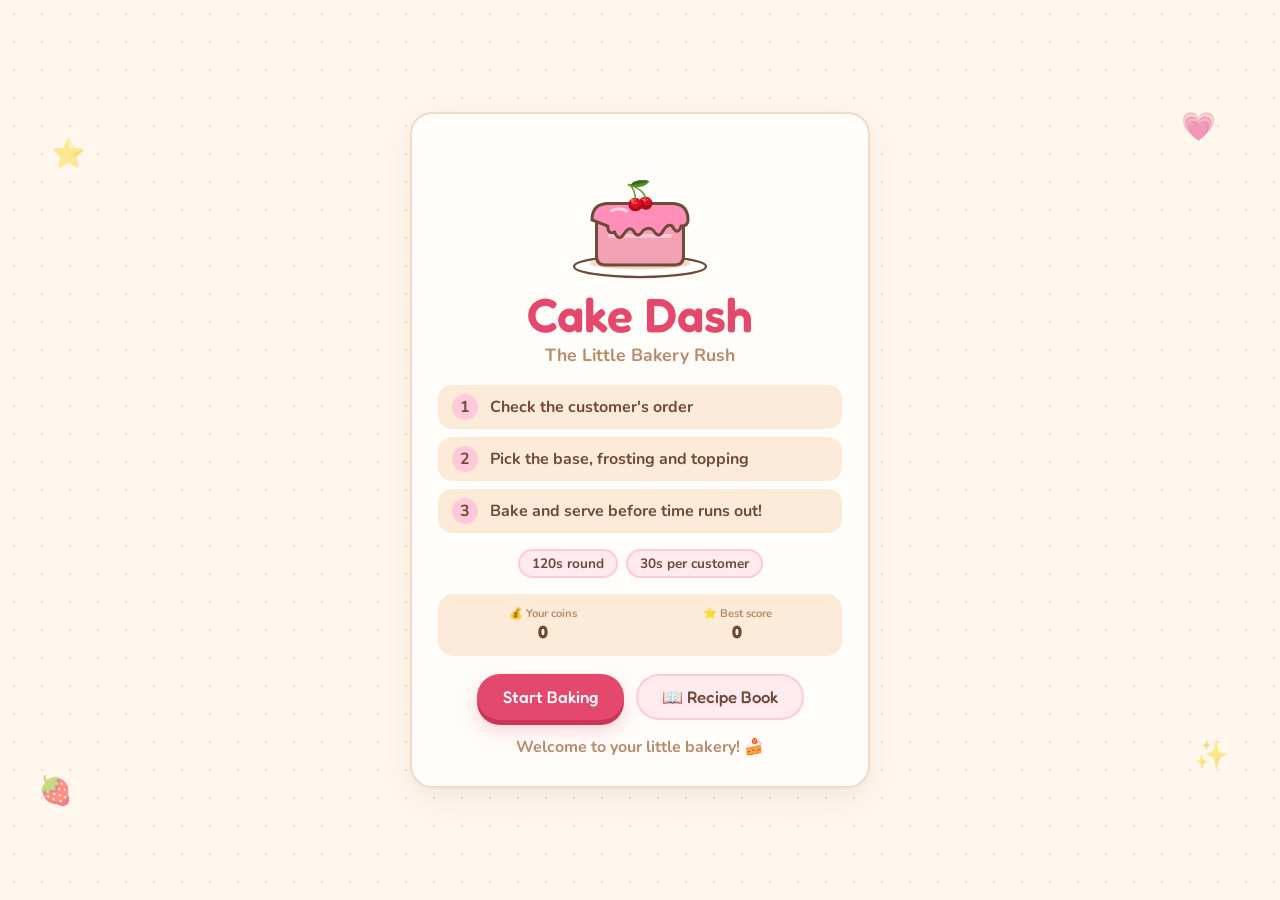
==== cake_dash.html @ eef25ddd "Add files via upload" ====
<!DOCTYPE html>
<html lang="en">
<head>
<meta charset="UTF-8">
<meta name="viewport" content="width=device-width, initial-scale=1.0">
<title>Cake Dash: The Little Bakery Rush</title>

<link rel="preconnect" href="https://fonts.googleapis.com">
<link rel="preconnect" href="https://fonts.gstatic.com" crossorigin>
<link href="https://fonts.googleapis.com/css2?family=Fredoka:wght@400;500;600;700&family=Nunito:wght@600;700;800&display=swap" rel="stylesheet">

<style>
:root {
  --cream:#fff7ee; --cream-deep:#fdebd9; --card:#fffdf9;
  --pink:#ffc9d9; --pink-soft:#ffeaf0; --strawberry:#e5486d;
  --strawberry-d:#c9345a; --brown:#6e4a3a; --brown-light:#b98a6a;
  --border:#f0d9c6; --butter:#ffd98a; --mint:#bfe8d0;
  --shadow:0 10px 28px rgba(110,74,58,.10);
  --shadow-lift:0 14px 30px rgba(110,74,58,.16);
  --font-title:"Fredoka","Trebuchet MS",sans-serif;
  --font-body:"Nunito","Trebuchet MS",sans-serif;
}

*{box-sizing:border-box}
body{
  margin:0;min-height:100vh;font-family:var(--font-body);font-weight:700;
  color:var(--brown);background-color:var(--cream);
  background-image:radial-gradient(#f4dcc8 1.3px,transparent 1.3px);
  background-size:28px 28px
}
h1,h2,h3{margin:0;font-family:var(--font-title);font-weight:600}
button{font-family:inherit}
.hidden{display:none!important}
svg{display:block}

.screen{display:none;position:relative;z-index:1;min-height:100vh;padding:18px}
.screen.active{display:block}
#start-screen.active,#end-screen.active{display:flex;align-items:center;justify-content:center}

.decor{position:fixed;inset:0;pointer-events:none;z-index:0;overflow:hidden;font-size:28px;opacity:.5}
.decor span{position:absolute;animation:float 6s ease-in-out infinite}
.decor span:nth-child(1){left:4%;top:15%}
.decor span:nth-child(2){right:5%;top:12%;animation-delay:-2s}
.decor span:nth-child(3){left:3%;bottom:10%;animation-delay:-4s}
.decor span:nth-child(4){right:4%;bottom:14%;animation-delay:-1s}

.card{background:var(--card);border:2px solid var(--border);border-radius:22px;padding:18px;box-shadow:var(--shadow)}
.card-title{font-size:1.15rem;color:var(--brown)}
.card-title.big{font-size:1.6rem;text-align:center}

.btn{
  display:inline-flex;align-items:center;justify-content:center;gap:8px;
  font-family:var(--font-title);font-weight:500;font-size:1.05rem;
  color:var(--brown);border:2px solid transparent;border-radius:999px;
  padding:11px 24px;cursor:pointer;transition:.15s ease
}
.btn:active{transform:translateY(2px)}
.btn:disabled{opacity:.6;cursor:not-allowed;transform:none}
.btn-primary{background:var(--strawberry);color:white;box-shadow:0 5px 0 var(--strawberry-d),0 10px 18px rgba(229,72,109,.25)}
.btn-primary:hover{transform:translateY(-2px)}
.btn-soft{background:var(--pink-soft);border-color:var(--pink)}
.btn-soft:hover{background:var(--pink)}
.btn-ghost{background:transparent;border-color:var(--border);color:var(--brown-light)}
.btn-small{padding:6px 14px;font-size:.9rem}

.actions{display:flex;gap:12px;justify-content:center;align-items:center;margin-top:18px;flex-wrap:wrap}
.hero{max-width:460px;width:100%;text-align:center;padding:28px 26px}
.hero-cake{width:150px;margin:0 auto 4px;animation:bob 2.8s infinite}
.hero-title{font-size:3rem;line-height:1.05;color:var(--strawberry)}
.hero-sub{margin:4px 0 18px;font-size:1.1rem;color:var(--brown-light)}
.steps{list-style:none;margin:0 0 16px;padding:0;display:grid;gap:8px;text-align:left}
.steps li{display:flex;align-items:center;gap:12px;background:var(--cream-deep);border-radius:14px;padding:9px 14px}
.step-num{width:26px;height:26px;border-radius:50%;background:var(--pink);display:grid;place-items:center;flex-shrink:0}
.facts{display:flex;gap:8px;justify-content:center;flex-wrap:wrap}
.chip{background:var(--pink-soft);border:2px solid var(--pink);border-radius:999px;padding:3px 12px;font-size:.85rem}
.best-line{margin:16px 0 0;color:var(--brown-light)}
.best-line strong{color:var(--brown);font-family:var(--font-title);font-size:1.1rem}
.results .hero-sub{margin-bottom:8px}
.final-label{color:var(--brown-light);margin:6px 0 0}
.final-score{margin:0;font-family:var(--font-title);font-size:4.2rem;line-height:1.1;color:var(--strawberry)}
.new-best{display:inline-block;background:var(--butter);border-radius:999px;padding:3px 14px}
.stat-row{display:grid;grid-template-columns:repeat(3,1fr);gap:10px;margin-top:16px}
.stat{background:var(--cream-deep);border-radius:16px;padding:10px 6px}
.stat b{display:block;font-family:var(--font-title);font-size:1.5rem}
.stat span{font-size:.75rem;color:var(--brown-light)}

.topbar{display:flex;align-items:center;justify-content:space-between;gap:14px;flex-wrap:wrap;max-width:1250px;margin:0 auto 16px}
.brand{display:flex;align-items:center;gap:12px}
.logo{font-size:43px}
.brand-text h1{font-size:1.7rem;line-height:1;color:var(--strawberry)}
.brand-text span{font-size:.85rem;color:var(--brown-light)}
.hud{display:flex;gap:10px;flex-wrap:wrap}
.pill{display:flex;align-items:center;gap:10px;background:var(--card);border:2px solid var(--border);border-radius:999px;padding:6px 17px;box-shadow:var(--shadow);min-width:115px}
.pill-icon{font-size:25px}
.pill-text small{display:block;font-size:.7rem;text-transform:uppercase;letter-spacing:.06em;color:var(--brown-light)}
.pill-text b{font-family:var(--font-title);font-size:1.4rem}
.pill.low{background:#ffeaea;border-color:#ffb8c4}
.pill.low b{color:var(--strawberry-d)}

.layout{display:grid;grid-template-columns:minmax(180px,220px) minmax(0,1fr) minmax(220px,270px);gap:16px;max-width:1250px;margin:0 auto;align-items:start}
.queue-card .card-title{margin-bottom:12px}
.queue{display:flex;flex-direction:column;gap:8px}
.customer{display:flex;align-items:center;gap:10px;padding:6px 10px;border-radius:16px;background:var(--cream);border:2px solid transparent;opacity:.8}
.customer-face{width:46px;height:46px;display:grid;place-items:center;background:var(--pink-soft);border-radius:50%;font-size:27px;flex-shrink:0}
.customer.front{background:var(--pink-soft);border-color:var(--strawberry);opacity:1;padding:10px 12px;box-shadow:0 6px 16px rgba(229,72,109,.15)}
.customer.front .customer-face{width:58px;height:58px;font-size:34px}
.customer .who small{display:block;font-size:.72rem;color:var(--brown-light)}
.customer .who b{font-size:.9rem}
.customer.front .who b{color:var(--strawberry-d);font-family:var(--font-title);font-size:1.05rem}

.workshop-head{display:flex;align-items:center;justify-content:space-between;gap:10px;margin-bottom:6px}
.bakery-label{font-size:.75rem;color:var(--brown-light);background:var(--cream-deep);padding:5px 10px;border-radius:999px}
.cake-stage{position:relative;height:210px;margin-bottom:8px;display:grid;place-items:center;background:radial-gradient(circle at 50% 55%,var(--pink-soft) 0 52%,transparent 53%);overflow:hidden}
.cake-preview{width:210px;z-index:2;transition:.2s}
.cake-preview.shake{animation:shake .4s}
.cake-preview.serve{animation:serveAway .5s forwards}
.stage-decoration{position:absolute;font-size:24px;opacity:.6}
.stage-decoration.left{left:12%;top:35%}
.stage-decoration.right{right:12%;top:30%}
.oven-status{position:absolute;bottom:5px;right:5px;background:white;border:2px solid var(--border);border-radius:12px;padding:5px 10px;font-size:.76rem;z-index:3}
.oven-status.active{background:#fff1d7;border-color:var(--butter);animation:pulse 1s infinite}

.section{margin-top:12px}
.section h3{display:flex;align-items:center;gap:8px;font-size:1rem;margin-bottom:7px}
.num{width:22px;height:22px;border-radius:50%;background:var(--pink);display:grid;place-items:center;font-size:.8rem}
.choices{display:grid;grid-template-columns:repeat(4,minmax(0,1fr));gap:8px}
.choice{position:relative;display:flex;flex-direction:column;align-items:center;justify-content:center;gap:3px;background:var(--card);border:2px solid var(--border);border-radius:16px;padding:8px 3px;min-height:80px;font-family:var(--font-body);font-weight:800;font-size:.78rem;color:var(--brown);cursor:pointer;transition:.15s ease}
.choice .swatch{font-size:27px}
.choice:hover{transform:translateY(-3px);box-shadow:var(--shadow-lift);border-color:var(--pink)}
.choice.selected{background:var(--pink-soft);border-color:var(--strawberry);box-shadow:0 0 0 3px rgba(229,72,109,.15)}
.choice.selected::after{content:"✓";position:absolute;top:-7px;right:-6px;width:20px;height:20px;display:grid;place-items:center;border-radius:50%;background:var(--strawberry);color:white}
.choice.locked{opacity:.55;background:#f5eee7}
.choice.locked:hover{transform:none}
.choice.locked .swatch{filter:grayscale(1)}
.choice small{font-size:.65rem;color:var(--brown-light)}

.order-card{border:2px dashed var(--brown-light);transition:.2s}
.order-card.hurry{border-color:var(--strawberry);box-shadow:0 0 0 4px rgba(229,72,109,.1),var(--shadow)}
.order-head{display:flex;align-items:center;gap:10px;margin-bottom:14px}
.order-face{width:52px;height:52px;display:grid;place-items:center;font-size:32px;background:var(--pink-soft);border-radius:50%}
.order-sub{font-size:.8rem;color:var(--brown-light)}
.patience-label{display:flex;justify-content:space-between;font-size:.75rem;color:var(--brown-light);margin:12px 0 5px}
.order-timer{position:relative;height:24px;background:var(--cream-deep);border-radius:999px;overflow:hidden;border:2px solid var(--border)}
.order-bar{height:100%;width:100%;background:var(--pink);transition:width .1s linear,background .3s}
.order-bar.warn{background:var(--butter)}
.order-bar.danger{background:#ff9b9b}
.order-timer-text{position:absolute;inset:0;display:grid;place-items:center;font-family:var(--font-title);font-size:.8rem}
.hurry-chip{margin:10px 0 0;padding:6px 12px;background:#fff3d1;border:2px solid var(--butter);border-radius:12px;font-size:.78rem;text-align:center}
.order-list{list-style:none;margin:14px 0 0;padding:0;display:grid;gap:8px}
.order-list li{display:flex;align-items:center;gap:8px;background:var(--cream);border:2px solid transparent;border-radius:14px;padding:7px 9px;font-size:.85rem}
.order-list .order-emoji{font-size:24px}
.order-list .kind{font-size:.68rem;color:var(--brown-light);display:block}
.order-list li.done{background:#effaf3;border-color:var(--mint)}
.order-list .check{margin-left:auto;color:#4c9870;font-size:18px}

.reward-panel{margin-top:16px;padding:12px;background:var(--cream-deep);border-radius:15px;display:grid;grid-template-columns:1fr 1fr;gap:8px;text-align:center}
.reward-panel small{display:block;color:var(--brown-light);font-size:.7rem}
.reward-panel b{font-family:var(--font-title);font-size:1.1rem}
.progress-area{margin-top:12px}
.progress-area small{color:var(--brown-light)}
.progress-track{height:9px;background:var(--cream-deep);border-radius:99px;overflow:hidden;margin-top:5px}
.progress-fill{height:100%;width:0;background:var(--strawberry);border-radius:99px;transition:.3s}

.toast{position:fixed;left:50%;top:14%;transform:translateX(-50%);padding:11px 23px;background:var(--card);border:2px solid var(--pink);border-radius:999px;box-shadow:var(--shadow-lift);pointer-events:none;opacity:0;z-index:20;white-space:nowrap}
.toast.show{animation:toast 1.5s ease forwards}
.toast.bad{border-color:var(--butter)}

.modal{position:fixed;inset:0;z-index:30;display:flex;align-items:center;justify-content:center;padding:16px;background:rgba(110,74,58,.4)}
.modal-box{max-width:600px;width:100%;max-height:90vh;overflow:auto;text-align:center;padding:24px;animation:pop .3s}
.modal-note{margin:4px 0 12px;color:var(--brown-light);font-size:.85rem}
.recipe-group{margin-top:16px;text-align:left}
.recipe-group h3{margin-bottom:8px;font-size:1rem}
.recipe-items{display:grid;grid-template-columns:repeat(3,1fr);gap:8px}
.recipe-item{display:flex;flex-direction:column;align-items:center;background:var(--cream);border-radius:14px;padding:9px 5px;font-size:.8rem;gap:3px}
.recipe-item .emoji{font-size:27px}
.recipe-item button{background:var(--pink);color:var(--brown);border:0;border-radius:99px;padding:4px 12px;cursor:pointer;font-weight:800;font-size:.7rem}
.recipe-item .owned{color:#4c9870;font-size:.7rem}
.modal-box>.btn{margin-top:18px}
.customer-note{background:var(--pink-soft);padding:9px;border-radius:12px;margin-top:12px;font-size:.8rem}

@keyframes bob{50%{transform:translateY(-5px)}}
@keyframes float{50%{transform:translateY(-10px) rotate(8deg)}}
@keyframes pulse{50%{transform:scale(1.04)}}
@keyframes pop{0%{transform:scale(.6)}60%{transform:scale(1.1)}100%{transform:scale(1)}}
@keyframes shake{20%{transform:translateX(-9px)}40%{transform:translateX(9px)}60%{transform:translateX(-6px)}80%{transform:translateX(6px)}}
@keyframes serveAway{to{transform:translateY(-18px) scale(1.08);opacity:0}}
@keyframes toast{0%{opacity:0;transform:translate(-50%,15px) scale(.9)}15%,80%{opacity:1;transform:translate(-50%,0) scale(1)}100%{opacity:0;transform:translate(-50%,-20px)}}

@media(max-width:960px){
  .layout{grid-template-columns:1fr}
  .queue{flex-direction:row;overflow-x:auto;padding-bottom:5px}
  .customer{flex-shrink:0}
  .choices{grid-template-columns:repeat(4,minmax(0,1fr))}
}
@media(max-width:550px){
  .screen{padding:10px}
  .hero-title{font-size:2.5rem}
  .hud{width:100%}
  .pill{flex:1;min-width:0}
  .choices{grid-template-columns:repeat(3,minmax(0,1fr))}
  .workshop-head{flex-wrap:wrap}
  .cake-stage{height:185px}
  .cake-preview{width:185px}
  .stat-row{gap:5px}
  .stat span{font-size:.65rem}
}
</style>
</head>

<body>

<div class="decor" aria-hidden="true">
  <span>⭐</span><span>💗</span><span>🍓</span><span>✨</span>
</div>

<section id="start-screen" class="screen active">
  <div class="card hero">
    <div id="title-cake" class="hero-cake"></div>
    <h1 class="hero-title">Cake Dash</h1>
    <p class="hero-sub">The Little Bakery Rush</p>

    <ol class="steps">
      <li><span class="step-num">1</span>Check the customer's order</li>
      <li><span class="step-num">2</span>Pick the base, frosting and topping</li>
      <li><span class="step-num">3</span>Bake and serve before time runs out!</li>
    </ol>

    <p class="facts">
      <span class="chip"><span id="info-game-seconds">120</span>s round</span>
      <span class="chip">30s per customer</span>
    </p>

    <div class="reward-panel">
      <div><small>💰 Your coins</small><b id="start-coins">0</b></div>
      <div><small>⭐ Best score</small><b id="best-start">0</b></div>
    </div>

    <div class="actions">
      <button id="start-btn" class="btn btn-primary">Start Baking</button>
      <button id="recipe-btn-start" class="btn btn-soft">📖 Recipe Book</button>
    </div>

    <p class="best-line">Welcome to your little bakery! 🍰</p>
  </div>
</section>

<section id="game-screen" class="screen">
  <header class="topbar">
    <div class="brand">
      <div class="logo">🧁</div>
      <div class="brand-text">
        <h1>Cake Dash</h1>
        <span>The Little Bakery Rush</span>
      </div>
    </div>

    <div class="hud">
      <div class="pill" id="timer-pill">
        <span class="pill-icon">⏰</span>
        <span class="pill-text"><small>Time left</small><b id="game-timer">2:00</b></span>
      </div>
      <div class="pill">
        <span class="pill-icon">⭐</span>
        <span class="pill-text"><small>Score</small><b id="score">0</b></span>
      </div>
      <div class="pill">
        <span class="pill-icon">🪙</span>
        <span class="pill-text"><small>Coins</small><b id="coins">0</b></span>
      </div>
    </div>
  </header>

  <main class="layout">
    <aside class="card queue-card">
      <h2 class="card-title">Customers</h2>
      <p class="modal-note">Your customers are waiting! 💗</p>
      <div id="queue" class="queue"></div>
      <div class="customer-note">😊 Serve customers correctly to earn coins and rewards!</div>
    </aside>

    <section class="card workshop">
      <div class="workshop-head">
        <h2 class="card-title">Cake Workshop</h2>
        <button id="recipe-btn-game" class="btn btn-soft btn-small">📖 Recipe Book</button>
      </div>

      <div class="bakery-label">🍰 LITTLE BAKERY • PREPARATION COUNTER</div>

      <div id="cake-stage" class="cake-stage">
        <span class="stage-decoration left">✨</span>
        <div id="cake-preview" class="cake-preview"></div>
        <span class="stage-decoration right">🍓</span>
        <div id="oven-status" class="oven-status">🧁 Ready to bake</div>
      </div>

      <div class="section">
        <h3><span class="num">1</span> Cake Base</h3>
        <div id="choices-base" class="choices"></div>
      </div>

      <div class="section">
        <h3><span class="num">2</span> Frosting</h3>
        <div id="choices-frosting" class="choices"></div>
      </div>

      <div class="section">
        <h3><span class="num">3</span> Topping</h3>
        <div id="choices-topping" class="choices"></div>
      </div>

      <div class="actions">
        <button id="clear-btn" class="btn btn-ghost">Clear</button>
        <button id="serve-btn" class="btn btn-primary">🧁 Bake & Serve</button>
      </div>
    </section>

    <aside id="order-card" class="card order-card">
      <div class="order-head">
        <div id="order-face" class="order-face">😊</div>
        <div>
          <h2 class="card-title">Current Order</h2>
          <span id="order-name" class="order-sub">Now serving</span>
        </div>
      </div>

      <div class="patience-label">
        <span>Customer patience</span>
        <b id="patience-text">30s</b>
      </div>

      <div class="order-timer">
        <div id="order-bar" class="order-bar"></div>
        <span id="order-timer-text" class="order-timer-text">30s</span>
      </div>

      <p id="hurry-chip" class="hurry-chip hidden">😟 Hurry! Customer is getting impatient!</p>

      <p style="font-size:.82rem;color:var(--brown-light);margin-top:16px">Customer's request:</p>
      <ul id="order-list" class="order-list"></ul>

      <div class="reward-panel">
        <div><small>⭐ Combo streak</small><b id="combo">0x</b></div>
        <div><small>🪙 Correct order</small><b>+5 coins</b></div>
      </div>

      <div class="progress-area">
        <small>Bakery progress</small>
        <div class="progress-track">
          <div id="round-progress" class="progress-fill"></div>
        </div>
      </div>
    </aside>
  </main>

  <div id="toast" class="toast" role="status" aria-live="polite"></div>
</section>

<section id="end-screen" class="screen">
  <div class="card hero results">
    <div id="end-cake" class="hero-cake small"></div>
    <h1 class="hero-title">Time's Up!</h1>
    <p id="end-line" class="hero-sub">Sweet work, baker!</p>

    <p class="final-label">Final score</p>
    <p id="final-score" class="final-score">0</p>
    <p id="new-best" class="new-best hidden">🏆 New best score!</p>

    <div class="stat-row">
      <div class="stat"><b id="stat-served">0</b><span>Cakes served</span></div>
      <div class="stat"><b id="stat-wrong">0</b><span>Wrong cakes</span></div>
      <div class="stat"><b id="stat-lost">0</b><span>Customers lost</span></div>
    </div>

    <div class="reward-panel">
      <div><small>🪙 Coins earned</small><b id="coins-earned">0</b></div>
      <div><small>⭐ Best combo</small><b id="best-combo">0x</b></div>
    </div>

    <p class="best-line">Total coins: <strong id="total-coins">0</strong></p>

    <div class="actions">
      <button id="again-btn" class="btn btn-primary">Play Again</button>
    </div>
  </div>
</section>

<div id="recipe-modal" class="modal hidden">
  <div class="card modal-box">
    <h2 class="card-title big">📖 Recipe Book</h2>
    <p class="modal-note">Discover ingredients and unlock new flavors for your bakery!</p>

    <div class="reward-panel">
      <div><small>🪙 Available coins</small><b id="shop-coins">0</b></div>
      <div><small>🍰 Available ingredients</small><b id="ingredient-count">0</b></div>
    </div>

    <div id="recipe-content"></div>
    <button id="recipe-close" class="btn btn-primary">Got it!</button>
  </div>
</div>

<script>
/* =========================================
   CAKE DASH - GAME SETTINGS
   ========================================= */

const CONFIG = {
  GAME_SECONDS:120,
  ORDER_SECONDS:15,
  POINTS_CORRECT:10,
  POINTS_PENALTY:5,
  QUEUE_SIZE:4,
  COINS_CORRECT:5,
  UNLOCK_COST:10,
  BAKE_SECONDS:1.5
};

/* INGREDIENT DATABASE */

const INGREDIENTS = {
  base:[
    {id:"chocolate",label:"Chocolate",emoji:"🍫",color:"#6b3f26",unlocked:true},
    {id:"vanilla",label:"Vanilla",emoji:"🍦",color:"#f3deaa",unlocked:true},
    {id:"strawberry",label:"Strawberry",emoji:"🍓",color:"#f4a0b5",unlocked:true},
    {id:"redvelvet",label:"Red Velvet",emoji:"❤️",color:"#bd394d"},
    {id:"lemon",label:"Lemon",emoji:"🍋",color:"#f7dc69"},
    {id:"coffee",label:"Coffee",emoji:"☕",color:"#9b6848"},
    {id:"carrot",label:"Carrot",emoji:"🥕",color:"#df8b43"},
    {id:"matcha",label:"Matcha",emoji:"🍵",color:"#9cb77a"}
  ],

  frosting:[
    {id:"chocolate",label:"Chocolate",emoji:"🍫",color:"#4a2a18",unlocked:true},
    {id:"vanilla",label:"Vanilla",emoji:"🍦",color:"#fff4d6",unlocked:true},
    {id:"pink",label:"Strawberry",emoji:"🌸",color:"#ff8fb8",unlocked:true},
    {id:"creamcheese",label:"Cream Cheese",emoji:"🧀",color:"#fff0d0"},
    {id:"caramel",label:"Caramel",emoji:"🍯",color:"#d99a42"},
    {id:"blueberry",label:"Blueberry",emoji:"🫐",color:"#7778b9"},
    {id:"matcha",label:"Matcha",emoji:"🍵",color:"#9bbd7a"},
    {id:"ube",label:"Ube",emoji:"💜",color:"#a68bd2"}
  ],

  topping:[
    {id:"cherry",label:"Cherry",emoji:"🍒",color:"#d8143a",unlocked:true},
    {id:"strawberry",label:"Strawberry",emoji:"🍓",color:"#ff4d6d",unlocked:true},
    {id:"sprinkles",label:"Sprinkles",emoji:"✨",color:"#ffd66b",unlocked:true},
    {id:"blueberry",label:"Blueberries",emoji:"🫐",color:"#5965a9"},
    {id:"banana",label:"Banana",emoji:"🍌",color:"#f4d65d"},
    {id:"oreo",label:"Oreo",emoji:"🍪",color:"#4b342a"},
    {id:"almonds",label:"Almonds",emoji:"🥜",color:"#c99a68"},
    {id:"chips",label:"Choco Chips",emoji:"🍫",color:"#68412d"},
    {id:"marshmallow",label:"Marshmallow",emoji:"🍡",color:"#fff0e5"},
    {id:"peach",label:"Peach",emoji:"🍑",color:"#f3a17f"},
    {id:"macaron",label:"Macaron",emoji:"🧁",color:"#d9a3cc"}
  ]
};

const LAYERS = ["base","frosting","topping"];
const LAYER_NAMES = {
  base:"Cake Base",
  frosting:"Frosting",
  topping:"Topping"
};

const CUSTOMER_NAMES = [
  "Mia","Luna","Sophie","Oliver","Emma","Noah","Chloe",
  "Leo","Ava","Theo","Bella","Ellie","Milo","Daisy","Lily"
];

const CUSTOMER_FACES = ["👩🏻","👩🏽","👨🏻","👧🏼","👦🏽","👩🏾","👨🏼","👧🏻","👩🏼","🧑🏻"];

/* SAVED PROGRESS */

function readSavedNumber(key) {
  try {
    const value = Number(localStorage.getItem(key));
    return Number.isFinite(value) && value >= 0 ? value : 0;
  } catch(error) {
    return 0;
  }
}

function readSavedObject(key) {
  try {
    const value = JSON.parse(localStorage.getItem(key) || "{}");
    return value && typeof value === "object" && !Array.isArray(value) ? value : {};
  } catch(error) {
    return {};
  }
}

let coins = readSavedNumber("cakeDashCoins");
let bestScore = readSavedNumber("cakeDashBest");
let unlocked = readSavedObject("cakeDashUnlocked");

LAYERS.forEach(layer => {
  INGREDIENTS[layer].forEach(item => {
    if(item.unlocked) unlocked[item.id + "_" + layer] = true;
  });
});

function isUnlocked(layer,id) {
  return !!unlocked[id + "_" + layer];
}

function saveProgress() {
  try {
    localStorage.setItem("cakeDashCoins",coins);
    localStorage.setItem("cakeDashBest",bestScore);
    localStorage.setItem("cakeDashUnlocked",JSON.stringify(unlocked));
  } catch(error) {
    console.warn("Progress could not be saved.");
  }
}

function availableIngredients(layer) {
  return INGREDIENTS[layer].filter(item => isUnlocked(layer,item.id));
}

/* GAME STATE */

let state = null;
let timerId = null;
let bakingInterval = null;
let nextCustomerId = 1;
let baking = false;
let toastTimeout = null;

function freshState() {
  return {
    running:false,
    score:0,
    gameTimeLeft:CONFIG.GAME_SECONDS,
    orderTimeLeft:CONFIG.ORDER_SECONDS,
    queue:[],
    selection:{base:null,frosting:null,topping:null},
    served:0,
    wrong:0,
    expired:0,
    combo:0,
    bestCombo:0,
    coinsEarned:0,
    lastTick:0
  };
}

const $ = id => document.getElementById(id);
const pick = arr => arr[Math.floor(Math.random()*arr.length)];

function findItem(layer,id) {
  return INGREDIENTS[layer].find(item => item.id === id);
}

/* AUDIO EFFECTS */

let audioContext = null;

function playSound(type) {
  try {
    audioContext = audioContext || new (window.AudioContext || window.webkitAudioContext)();

    if(audioContext.state === "suspended") audioContext.resume();

    const osc = audioContext.createOscillator();
    const gain = audioContext.createGain();

    osc.connect(gain);
    gain.connect(audioContext.destination);

    const sounds = {
      click:[440,.06],
      select:[550,.08],
      success:[660,.15],
      wrong:[180,.18],
      unlock:[880,.25],
      bake:[330,.35]
    };

    const [frequency,duration] = sounds[type] || sounds.click;

    osc.frequency.setValueAtTime(frequency,audioContext.currentTime);

    if(type === "success" || type === "unlock") {
      osc.frequency.exponentialRampToValueAtTime(
        frequency*1.5,
        audioContext.currentTime+duration
      );
    }

    gain.gain.setValueAtTime(.12,audioContext.currentTime);
    gain.gain.exponentialRampToValueAtTime(
      .001,
      audioContext.currentTime+duration
    );

    osc.start();
    osc.stop(audioContext.currentTime+duration);
  } catch(error) {}
}

/* SCREEN HELPERS */

function showScreen(id) {
  document.querySelectorAll(".screen").forEach(screen => {
    screen.classList.remove("active");
  });
  $(id).classList.add("active");
}

function formatTime(seconds) {
  const s = Math.max(0,Math.ceil(seconds));
  return `${Math.floor(s/60)}:${String(s%60).padStart(2,"0")}`;
}

function toast(message,bad=false) {
  const element = $("toast");
  element.textContent = message;
  element.classList.toggle("bad",bad);
  element.classList.remove("show");
  void element.offsetWidth;
  element.classList.add("show");

  clearTimeout(toastTimeout);
  toastTimeout = setTimeout(() => {
    element.classList.remove("show");
  },1600);
}

/* CAKE DRAWING */

function cakeSVG(selection) {
  const base = selection.base ? findItem("base",selection.base) : null;
  const frost = selection.frosting ? findItem("frosting",selection.frosting) : null;
  const topping = selection.topping ? findItem("topping",selection.topping) : null;

  let html = `<svg viewBox="0 0 200 190" xmlns="http://www.w3.org/2000/svg">`;

  html += `<ellipse cx="100" cy="166" rx="88" ry="14" fill="#fff" stroke="#6e4a3a" stroke-width="3"/>`;
  html += `<ellipse cx="100" cy="162" rx="67" ry="8" fill="#f4d9c4"/>`;

  html += `<path d="M42 100 h116 v52 q0 12 -12 12 h-92 q-12 0 -12 -12z"
    fill="${base ? base.color : "#f5e8dc"}"
    stroke="#6e4a3a" stroke-width="4"/>`;

  if(base) {
    html += `<path d="M60 125h80" stroke="rgba(255,255,255,.4)" stroke-width="5" stroke-linecap="round"/>`;
  } else {
    html += `<text x="100" y="139" text-anchor="middle" font-size="12" fill="#b98a6a">Base</text>`;
  }

  const frostPath = `M36 104 q0 -22 22 -22 h84 q22 0 22 22 q0 8 -9 8 q-5 14 -12 0 q-6 -4 -12 6 q-6 12 -13 0 q-6 -6 -14 0 q-7 12 -13 0 q-6 -6 -12 4 q-7 12 -13 -2 q-9 4 -9 -8z`;

  html += `<path d="${frostPath}"
    fill="${frost ? frost.color : "none"}"
    stroke="${frost ? "#6e4a3a" : "#c9ad98"}"
    stroke-width="4"
    ${frost ? "" : "stroke-dasharray='7 6'"} />`;

  if(frost) {
    html += `<path d="M62 92q10 -6 20 0" stroke="rgba(255,255,255,.6)" stroke-width="4" fill="none" stroke-linecap="round"/>`;
  }

  if(topping) {
    html += `<text x="100" y="75" font-size="37" text-anchor="middle" dominant-baseline="middle">${topping.emoji}</text>`;
  } else {
    html += `<circle cx="100" cy="66" r="12" fill="none" stroke="#c9ad98" stroke-width="3" stroke-dasharray="5 5"/>`;
  }

  html += `</svg>`;
  return html;
}

/* CUSTOMER SYSTEM */

function makeCustomer() {
  return {
    id:nextCustomerId++,
    name:pick(CUSTOMER_NAMES),
    face:pick(CUSTOMER_FACES),
    order:{
      base:pick(availableIngredients("base")).id,
      frosting:pick(availableIngredients("frosting")).id,
      topping:pick(availableIngredients("topping")).id
    }
  };
}

function fillQueue() {
  while(state.queue.length < CONFIG.QUEUE_SIZE) {
    state.queue.push(makeCustomer());
  }
}

function renderQueue() {
  const container = $("queue");
  container.innerHTML = "";

  state.queue.forEach((customer,index) => {
    const div = document.createElement("div");
    div.className = "customer" + (index === 0 ? " front" : "");

    div.innerHTML = `
      <div class="customer-face">${customer.face}</div>
      <div class="who">
        <b>${customer.name}</b>
        <small>${index === 0 ? "Now serving!" : "Waiting in line"}</small>
      </div>
    `;

    container.appendChild(div);
  });
}

/* ORDER TICKET */

function renderOrder() {
  const front = state.queue[0];
  if(!front) return;

  $("order-face").textContent = front.face;
  $("order-name").textContent = front.name + "'s order";

  const list = $("order-list");
  list.innerHTML = "";

  LAYERS.forEach(layer => {
    const item = findItem(layer,front.order[layer]);
    const li = document.createElement("li");
    const complete = state.selection[layer] === front.order[layer];

    if(complete) li.classList.add("done");

    li.innerHTML = `
      <span class="order-emoji">${item.emoji}</span>
      <span><span class="kind">${LAYER_NAMES[layer]}</span>${item.label}</span>
      <span class="check">${complete ? "✓" : ""}</span>
    `;

    list.appendChild(li);
  });
}

/* INGREDIENT BUTTONS */

function buildChoiceButtons() {
  LAYERS.forEach(layer => {
    const container = $("choices-" + layer);
    container.innerHTML = "";

    INGREDIENTS[layer].forEach(item => {
      const button = document.createElement("button");
      const owned = isUnlocked(layer,item.id);

      button.className = "choice" + (owned ? "" : " locked");
      button.innerHTML = `
        <span class="swatch">${item.emoji}</span>
        <span>${item.label}</span>
        ${owned ? "" : `<small>🔒 ${CONFIG.UNLOCK_COST} coins</small>`}
      `;

      button.addEventListener("click",() => {
        if(!owned) {
          openRecipe();
          return;
        }
        selectIngredient(layer,item.id);
      });

      container.appendChild(button);
    });
  });

  renderCake();
}

function renderCake() {
  $("cake-preview").innerHTML = cakeSVG(state.selection);

  LAYERS.forEach(layer => {
    const buttons = $("choices-" + layer).querySelectorAll(".choice");

    buttons.forEach((button,index) => {
      const item = INGREDIENTS[layer][index];
      button.classList.toggle(
        "selected",
        state.selection[layer] === item.id
      );
    });
  });
}

/* RECIPE BOOK AND INGREDIENT SHOP */

function buildRecipeBook() {
  let html = "";

  LAYERS.forEach(layer => {
    html += `
      <div class="recipe-group">
        <h3>${LAYER_NAMES[layer]}</h3>
        <div class="recipe-items">
    `;

    INGREDIENTS[layer].forEach(item => {
      const owned = isUnlocked(layer,item.id);

      html += `
        <div class="recipe-item">
          <span class="emoji">${item.emoji}</span>
          <span>${item.label}</span>
          ${owned
            ? `<span class="owned">✓ Unlocked</span>`
            : `<button onclick="unlockIngredient('${layer}','${item.id}')">Unlock · ${CONFIG.UNLOCK_COST} 🪙</button>`
          }
        </div>
      `;
    });

    html += `</div></div>`;
  });

  const combinations = LAYERS.reduce(
    (total,layer) => total * availableIngredients(layer).length,
    1
  );

  html += `
    <p style="margin-top:16px;font-size:.85rem;color:var(--brown-light)">
      🍰 You can create <strong>${combinations}</strong> different cakes with your unlocked ingredients!
    </p>
  `;

  $("recipe-content").innerHTML = html;
  $("shop-coins").textContent = coins;

  const count = LAYERS.reduce(
    (total,layer) => total + availableIngredients(layer).length,
    0
  );

  $("ingredient-count").textContent = count;
}

function unlockIngredient(layer,id) {
  const key = id + "_" + layer;

  if(unlocked[key]) return;

  if(coins < CONFIG.UNLOCK_COST) {
    toast("Not enough coins! Keep serving customers.",true);
    return;
  }

  coins -= CONFIG.UNLOCK_COST;
  unlocked[key] = true;

  saveProgress();
  playSound("unlock");

  updateCoinDisplay();
  buildRecipeBook();
  buildChoiceButtons();

  toast("🎉 New ingredient unlocked!");
}

function openRecipe() {
  buildRecipeBook();
  $("recipe-modal").classList.remove("hidden");
}

function closeRecipe() {
  $("recipe-modal").classList.add("hidden");
}

/* INGREDIENT SELECTION */

function selectIngredient(layer,id) {
  if(!state.running || baking) return;

  state.selection[layer] =
    state.selection[layer] === id ? null : id;

  playSound("select");
  renderCake();
  renderOrder();
}

function clearCake() {
  if(!state.running || baking) return;

  state.selection = {
    base:null,
    frosting:null,
    topping:null
  };

  renderCake();
  renderOrder();
  playSound("click");
}

/* TIMERS */

function renderTimers() {
  $("game-timer").textContent = formatTime(state.gameTimeLeft);
  $("timer-pill").classList.toggle("low",state.gameTimeLeft <= 15);

  const percent = Math.max(
    0,
    state.orderTimeLeft / CONFIG.ORDER_SECONDS * 100
  );

  $("order-bar").style.width = percent + "%";
  $("order-bar").classList.toggle("warn",percent <= 50 && percent > 25);
  $("order-bar").classList.toggle("danger",percent <= 25);

  $("order-timer-text").textContent = Math.ceil(state.orderTimeLeft) + "s";
  $("patience-text").textContent = Math.ceil(state.orderTimeLeft) + "s";

  $("order-card").classList.toggle("hurry",percent <= 30);
  $("hurry-chip").classList.toggle("hidden",percent > 30);

  $("round-progress").style.width =
    ((CONFIG.GAME_SECONDS - state.gameTimeLeft) / CONFIG.GAME_SECONDS * 100) + "%";
}

function renderScore() {
  $("score").textContent = state.score;
  $("combo").textContent = state.combo + "x";
}

/* GAME FLOW */

function startGame() {
  clearInterval(timerId);
  clearInterval(bakingInterval);

  state = freshState();
  state.running = true;
  baking = false;
  nextCustomerId = 1;

  fillQueue();
  showScreen("game-screen");

  $("serve-btn").disabled = false;
  $("serve-btn").textContent = "🧁 Bake & Serve";

  renderScore();
  renderTimers();
  renderQueue();
  renderOrder();
  renderCake();

  $("oven-status").textContent = "🧁 Ready to bake";
  $("oven-status").classList.remove("active");

  state.lastTick = Date.now();
  timerId = setInterval(tick,100);

  playSound("click");
}

function tick() {
  if(!state || !state.running) return;

  const now = Date.now();
  const dt = (now - state.lastTick) / 1000;

  state.lastTick = now;

  /* The overall timer always runs. */
  state.gameTimeLeft -= dt;

  /* The active customer's timer also runs during baking. */
  state.orderTimeLeft -= dt;

  if(state.gameTimeLeft <= 0) {
    state.gameTimeLeft = 0;
    renderTimers();
    endGame();
    return;
  }

  /* Customer expiration takes priority, even during baking. */
  if(state.orderTimeLeft <= 0) {
    state.orderTimeLeft = 0;
    renderTimers();
    expireOrder();
    return;
  }

  renderTimers();
}

function changeScore(amount) {
  state.score += amount;
  renderScore();
}

function addCoins(amount) {
  coins += amount;
  state.coinsEarned += amount;

  saveProgress();
  updateCoinDisplay();
}

function updateCoinDisplay() {
  $("coins").textContent = coins;
  $("start-coins").textContent = coins;
  $("shop-coins").textContent = coins;
  $("total-coins").textContent = coins;
}

function cakeMatches() {
  const front = state.queue[0];

  return LAYERS.every(layer => {
    return state.selection[layer] === front.order[layer];
  });
}

/* CUSTOMER TRANSITION */

function resetSelection() {
  state.selection = {
    base:null,
    frosting:null,
    topping:null
  };
}

function nextCustomer() {
  if(!state.running) return;

  state.queue.shift();
  fillQueue();

  state.orderTimeLeft = CONFIG.ORDER_SECONDS;
  resetSelection();

  renderQueue();
  renderOrder();
  renderCake();
  renderTimers();
}

/* BAKING AND SERVING */

function stopBaking() {
  clearInterval(bakingInterval);
  bakingInterval = null;
  baking = false;

  $("serve-btn").disabled = false;
  $("serve-btn").textContent = "🧁 Bake & Serve";

  $("cake-preview").classList.remove("serve");
  $("cake-preview").style.transform = "";
}

function serve() {
  if(!state.running || baking || !state.queue.length) return;

  const incomplete = LAYERS.some(layer => !state.selection[layer]);

  if(incomplete) {
    toast("Please complete all three cake layers!",true);
    playSound("wrong");
    return;
  }

  if(!cakeMatches()) {
    state.wrong++;
    state.combo = 0;

    changeScore(-CONFIG.POINTS_PENALTY);

    toast("Oops! Wrong cake. Try again!",true);
    playSound("wrong");

    const preview = $("cake-preview");
    preview.classList.remove("shake");
    void preview.offsetWidth;
    preview.classList.add("shake");

    renderScore();
    return;
  }

  baking = true;
  $("serve-btn").disabled = true;
  $("serve-btn").textContent = "🔥 Baking...";
  $("oven-status").textContent = "🔥 Baking your cake...";
  $("oven-status").classList.add("active");

  playSound("bake");

  const preview = $("cake-preview");
  preview.style.transform = "scale(1.04)";

  const bakeStart = Date.now();

  bakingInterval = setInterval(() => {
    if(!state || !state.running) {
      clearInterval(bakingInterval);
      return;
    }

    /* Do not complete a cake after its customer's timer has expired. */
    if(state.orderTimeLeft <= 0) {
      clearInterval(bakingInterval);
      expireOrder();
      return;
    }

    const remaining = Math.max(
      0,
      CONFIG.BAKE_SECONDS - (Date.now() - bakeStart) / 1000
    );

    $("oven-status").textContent =
      "🔥 Baking... " + remaining.toFixed(1) + "s";

    if(remaining <= 0) {
      clearInterval(bakingInterval);
      bakingInterval = null;
      finishCake();
    }
  },100);
}

function finishCake() {
  if(!state || !state.running || !baking) return;

  /* Extra safety check in case the timer reaches zero at the same moment. */
  if(state.orderTimeLeft <= 0) {
    expireOrder();
    return;
  }

  baking = false;

  state.served++;
  state.combo++;
  state.bestCombo = Math.max(state.bestCombo,state.combo);

  /* Official scoring: exactly 10 points per correct order. */
  changeScore(CONFIG.POINTS_CORRECT);

  /* Coins are a separate reward and never affect the score. */
  addCoins(CONFIG.COINS_CORRECT);

  playSound("success");
  toast("🎉 Perfect cake! +10 points and +5 coins!");

  $("oven-status").textContent = "✨ Freshly baked!";
  $("oven-status").classList.remove("active");

  $("cake-preview").classList.add("serve");

  setTimeout(() => {
    if(!state || !state.running) return;

    $("cake-preview").classList.remove("serve");
    $("cake-preview").style.transform = "";

    $("serve-btn").disabled = false;
    $("serve-btn").textContent = "🧁 Bake & Serve";

    baking = false;
    nextCustomer();

    $("oven-status").textContent = "🧁 Ready to bake";
  },500);
}

function expireOrder() {
  if(!state || !state.running) return;

  /* Cancel any cake currently being prepared. */
  clearInterval(bakingInterval);
  bakingInterval = null;
  baking = false;

  $("serve-btn").disabled = false;
  $("serve-btn").textContent = "🧁 Bake & Serve";

  $("cake-preview").classList.remove("serve");
  $("cake-preview").style.transform = "";

  state.expired++;
  state.combo = 0;

  changeScore(-CONFIG.POINTS_PENALTY);

  playSound("wrong");
  toast("😟 Customer left! -5 points",true);

  $("oven-status").textContent = "🧁 Ready to bake";
  $("oven-status").classList.remove("active");

  nextCustomer();
}

/* END GAME */

function endGame() {
  if(!state || !state.running) return;

  state.running = false;
  baking = false;

  clearInterval(timerId);
  clearInterval(bakingInterval);

  timerId = null;
  bakingInterval = null;

  $("serve-btn").disabled = false;
  $("serve-btn").textContent = "🧁 Bake & Serve";

  const newBest = state.score > bestScore;

  if(newBest) {
    bestScore = state.score;
    saveProgress();
  }

  $("final-score").textContent = state.score;
  $("new-best").classList.toggle("hidden",!newBest);

  $("stat-served").textContent = state.served;
  $("stat-wrong").textContent = state.wrong;
  $("stat-lost").textContent = state.expired;

  $("coins-earned").textContent = state.coinsEarned;
  $("best-combo").textContent = state.bestCombo + "x";
  $("total-coins").textContent = coins;

  $("best-start").textContent = bestScore;

  $("end-line").textContent =
    state.served >= 5
      ? "Amazing work, master baker! 🍰"
      : "Every little baker starts somewhere! 💗";

  $("end-cake").innerHTML = cakeSVG({
    base:"strawberry",
    frosting:"pink",
    topping:"cherry"
  });

  updateCoinDisplay();
  showScreen("end-screen");
}

/* STARTUP */

function init() {
  state = freshState();

  $("info-game-seconds").textContent = CONFIG.GAME_SECONDS;
  $("best-start").textContent = bestScore;

  updateCoinDisplay();

  $("title-cake").innerHTML = cakeSVG({
    base:"strawberry",
    frosting:"pink",
    topping:"cherry"
  });

  $("start-btn").addEventListener("click",startGame);
  $("again-btn").addEventListener("click",startGame);

  $("serve-btn").addEventListener("click",serve);
  $("clear-btn").addEventListener("click",clearCake);

  $("recipe-btn-start").addEventListener("click",openRecipe);
  $("recipe-btn-game").addEventListener("click",openRecipe);

  $("recipe-close").addEventListener("click",closeRecipe);

  /* Clicking the dark area outside the recipe card closes the modal. */
  $("recipe-modal").addEventListener("click",event => {
    if(event.target === $("recipe-modal")) closeRecipe();
  });

  buildChoiceButtons();
  buildRecipeBook();
  renderCake();
}

init();
</script>

</body>
</html>
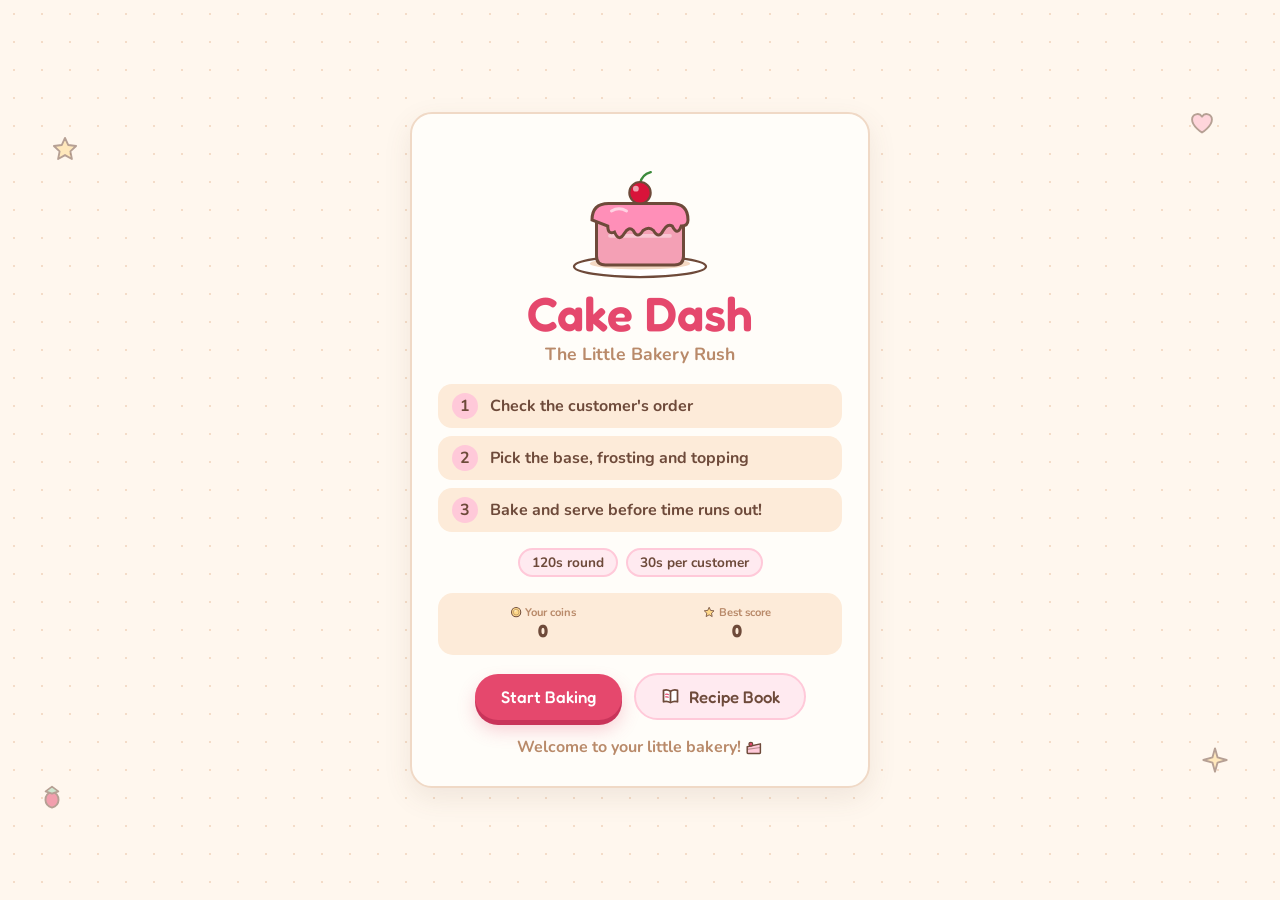
==== commit 567577c5: "Update cake_dash.html" ====
--- a/cake_dash.html
+++ b/cake_dash.html
@@ -1,4 +1,3 @@
-
 <!DOCTYPE html>
 <html lang="en">
 <head>
@@ -205,13 +204,131 @@
   .stat-row{gap:5px}
   .stat span{font-size:.65rem}
 }
+
+/* =========================================
+   SVG ARTWORK STYLES
+   ========================================= */
+
+/* Small inline icons (they grow with the surrounding text size) */
+.ic{width:1.1em;height:1.1em;display:inline-block;vertical-align:-.2em;flex-shrink:0}
+.btn .ic{width:1.25em;height:1.25em}
+
+/* Icons that sit alone in a box: fill the box instead of flowing like text */
+.pill-icon .ic,.logo .ic,.decor .ic,.stage-decoration .ic{display:block;width:1em;height:1em;vertical-align:baseline}
+
+/* Customer faces */
+.customer-face svg,.order-face svg{width:100%;height:100%;display:block}
+
+/* Ingredient cards */
+.swatch{width:42px;height:42px;display:block}
+.swatch svg{width:100%;height:100%;display:block;transition:transform .2s ease}
+.choice:hover .swatch svg{transform:scale(1.1) rotate(-3deg)}
+.choice.selected .swatch svg{animation:bob 1.6s ease-in-out infinite}
+.choice small .ic{width:1em;height:1em}
+
+/* Order ticket */
+.order-icon{width:34px;height:34px;flex-shrink:0}
+.order-icon svg{width:100%;height:100%;display:block}
+.order-list .check{display:inline-flex}
+
+/* Recipe book */
+.recipe-item .emoji{width:42px;height:42px;font-size:inherit}
+.recipe-item .emoji svg{width:100%;height:100%;display:block}
+.recipe-item .owned .ic,.recipe-item button .ic{width:1em;height:1em}
+
+/* Phone fix: let the single column shrink so the customer queue scrolls
+   inside its card instead of stretching the whole page sideways */
+@media(max-width:960px){
+  .layout{grid-template-columns:minmax(0,1fr)}
+}
+
+/* Pop-up message with an icon bubble */
+.toast{display:flex;align-items:center;gap:10px}
+.toast-icon{width:30px;height:30px;flex-shrink:0;border-radius:50%;display:grid;place-items:center;background:var(--pink)}
+.toast.bad .toast-icon{background:var(--butter)}
+.toast-icon .ic{width:18px;height:18px}
+
 </style>
 </head>
 
 <body>
+<!-- ============================================================
+     ICON SPRITE SHEET
+     Small SVG icons used all over the game. Each one is a <symbol>.
+     To use one anywhere in the HTML:  <svg class="ic"><use href="#i-star"/></svg>
+     To use one in JavaScript:         ic("star")
+     To add a new icon: copy a <symbol>, change its id (i-something) and its drawing.
+     ============================================================ -->
+<svg width="0" height="0" style="position:absolute" aria-hidden="true" focusable="false">
+  <defs>
+    <symbol id="i-cupcake" viewBox="0 0 48 48">
+      <path d="M11 25h26l-3 17q-.5 2.5-3 2.5H17q-2.5 0-3-2.5z" fill="#e8b98f" stroke="#6e4a3a" stroke-width="2.5" stroke-linejoin="round"/>
+      <path d="M19 28l1.5 14M24 28v14M29 28l-1.5 14" stroke="#6e4a3a" stroke-width="2" stroke-linecap="round" opacity=".4"/>
+      <path d="M8 26q0-7 7-8 0-7 9-7t9 7q7 1 7 8z" fill="#ffc9d9" stroke="#6e4a3a" stroke-width="2.5" stroke-linejoin="round"/>
+      <circle cx="24" cy="9" r="4.5" fill="#e5486d" stroke="#6e4a3a" stroke-width="2.5"/>
+      <path d="M24 5q1-3 4-4" stroke="#6e4a3a" stroke-width="2" fill="none" stroke-linecap="round"/>
+    </symbol>
+    <symbol id="i-slice" viewBox="0 0 24 24">
+      <path d="M3 20V12L21 8v12q0 1-1 1H4q-1 0-1-1z" fill="#ffc9d9" stroke="#6e4a3a" stroke-width="2" stroke-linejoin="round"/>
+      <path d="M3 15.5L21 13" stroke="#6e4a3a" stroke-width="1.6" opacity=".45"/>
+      <circle cx="8" cy="8.6" r="2.6" fill="#e5486d" stroke="#6e4a3a" stroke-width="1.6"/>
+    </symbol>
+    <symbol id="i-star" viewBox="0 0 24 24">
+      <path d="M12 2.5l2.8 6.1 6.7.8-4.9 4.6 1.3 6.6L12 17.2 6.1 20.6l1.3-6.6L2.5 9.4l6.7-.8z" fill="#ffd98a" stroke="#6e4a3a" stroke-width="1.6" stroke-linejoin="round"/>
+    </symbol>
+    <symbol id="i-heart" viewBox="0 0 24 24">
+      <path d="M12 21s-8.5-5.3-8.5-11.2A4.6 4.6 0 0 1 12 7.4a4.6 4.6 0 0 1 8.5 2.4C20.5 15.7 12 21 12 21z" fill="#ffb3c8" stroke="#6e4a3a" stroke-width="1.6" stroke-linejoin="round"/>
+    </symbol>
+    <symbol id="i-berry" viewBox="0 0 24 24">
+      <path d="M12 22C5 20 4 11 12 8c8 3 7 12 0 14z" fill="#e5486d" stroke="#6e4a3a" stroke-width="1.6" stroke-linejoin="round"/>
+      <path d="M6.5 8l5.5-4 5.5 4-5.5 2z" fill="#9ed6b0" stroke="#6e4a3a" stroke-width="1.5" stroke-linejoin="round"/>
+    </symbol>
+    <symbol id="i-sparkle" viewBox="0 0 24 24">
+      <path d="M12 2l2.2 7.8L22 12l-7.8 2.2L12 22l-2.2-7.8L2 12l7.8-2.2z" fill="#ffd98a" stroke="#6e4a3a" stroke-width="1.6" stroke-linejoin="round"/>
+    </symbol>
+    <symbol id="i-clock" viewBox="0 0 24 24">
+      <circle cx="12" cy="13" r="8" fill="#fff" stroke="#6e4a3a" stroke-width="2"/>
+      <path d="M12 8.5V13l3 2M9 3h6" stroke="#6e4a3a" stroke-width="2" fill="none" stroke-linecap="round" stroke-linejoin="round"/>
+    </symbol>
+    <symbol id="i-coin" viewBox="0 0 24 24">
+      <circle cx="12" cy="12" r="9" fill="#ffd98a" stroke="#6e4a3a" stroke-width="2"/>
+      <circle cx="12" cy="12" r="5.5" fill="none" stroke="#6e4a3a" stroke-width="1.6" opacity=".45"/>
+      <path d="M9.5 9.5h2.2" stroke="#fff" stroke-width="1.8" stroke-linecap="round" opacity=".8"/>
+    </symbol>
+    <symbol id="i-book" viewBox="0 0 24 24">
+      <path d="M4 5q4-1.5 8 1 4-2.5 8-1v13q-4-1.5-8 1-4-2.5-8-1z" fill="#fff" stroke="#6e4a3a" stroke-width="2" stroke-linejoin="round"/>
+      <path d="M12 6v13" stroke="#6e4a3a" stroke-width="2"/>
+      <path d="M6.5 9.5q2-.5 3 .3M6.5 12.5q2-.5 3 .3" stroke="#e5486d" stroke-width="1.4" fill="none" stroke-linecap="round"/>
+    </symbol>
+    <symbol id="i-lock" viewBox="0 0 24 24">
+      <path d="M8 11V8a4 4 0 0 1 8 0v3" fill="none" stroke="#6e4a3a" stroke-width="2" stroke-linecap="round"/>
+      <rect x="5" y="11" width="14" height="10" rx="3" fill="#e9d8c8" stroke="#6e4a3a" stroke-width="2"/>
+      <circle cx="12" cy="16" r="1.6" fill="#6e4a3a"/>
+    </symbol>
+    <symbol id="i-check" viewBox="0 0 24 24">
+      <path d="M5 12.5l4.5 4.5L19 7.5" stroke="currentColor" stroke-width="3" fill="none" stroke-linecap="round" stroke-linejoin="round"/>
+    </symbol>
+    <symbol id="i-flame" viewBox="0 0 24 24">
+      <path d="M12 2C13 6 18 8 18 14A6 6 0 0 1 6 14C6 11 8 10 9 8c.5 2 1.5 2.5 2.5 2.5C11 8 11 5 12 2z" fill="#ff9b6b" stroke="#6e4a3a" stroke-width="1.6" stroke-linejoin="round"/>
+      <path d="M12 21a3 3 0 0 1-3-3c0-2 2-3 3-5 1 2 3 3 3 5a3 3 0 0 1-3 3z" fill="#ffd98a"/>
+    </symbol>
+    <symbol id="i-oops" viewBox="0 0 24 24">
+      <circle cx="12" cy="12" r="9.5" fill="#fff3d1" stroke="#6e4a3a" stroke-width="1.8"/>
+      <circle cx="8.5" cy="10.5" r="1.3" fill="#6e4a3a"/>
+      <circle cx="15.5" cy="10.5" r="1.3" fill="#6e4a3a"/>
+      <path d="M8.5 16.5q3.5-3 7 0" fill="none" stroke="#6e4a3a" stroke-width="1.8" stroke-linecap="round"/>
+    </symbol>
+    <symbol id="i-trophy" viewBox="0 0 24 24">
+      <path d="M7 3h10v5a5 5 0 0 1-10 0z" fill="#ffd98a" stroke="#6e4a3a" stroke-width="1.8" stroke-linejoin="round"/>
+      <path d="M7 5H4q0 5 4 5M17 5h3q0 5-4 5" fill="none" stroke="#6e4a3a" stroke-width="1.8" stroke-linecap="round"/>
+      <path d="M12 13v4M9.5 17h5M8 21h8" stroke="#6e4a3a" stroke-width="1.8" stroke-linecap="round"/>
+    </symbol>
+  </defs>
+</svg>
+
 
 <div class="decor" aria-hidden="true">
-  <span>⭐</span><span>💗</span><span>🍓</span><span>✨</span>
+  <span><svg class="ic" aria-hidden="true"><use href="#i-star"/></svg></span><span><svg class="ic" aria-hidden="true"><use href="#i-heart"/></svg></span><span><svg class="ic" aria-hidden="true"><use href="#i-berry"/></svg></span><span><svg class="ic" aria-hidden="true"><use href="#i-sparkle"/></svg></span>
 </div>
 
 <section id="start-screen" class="screen active">
@@ -232,23 +349,23 @@
     </p>
 
     <div class="reward-panel">
-      <div><small>💰 Your coins</small><b id="start-coins">0</b></div>
-      <div><small>⭐ Best score</small><b id="best-start">0</b></div>
+      <div><small><svg class="ic" aria-hidden="true"><use href="#i-coin"/></svg> Your coins</small><b id="start-coins">0</b></div>
+      <div><small><svg class="ic" aria-hidden="true"><use href="#i-star"/></svg> Best score</small><b id="best-start">0</b></div>
     </div>
 
     <div class="actions">
       <button id="start-btn" class="btn btn-primary">Start Baking</button>
-      <button id="recipe-btn-start" class="btn btn-soft">📖 Recipe Book</button>
+      <button id="recipe-btn-start" class="btn btn-soft"><svg class="ic" aria-hidden="true"><use href="#i-book"/></svg> Recipe Book</button>
     </div>
 
-    <p class="best-line">Welcome to your little bakery! 🍰</p>
+    <p class="best-line">Welcome to your little bakery! <svg class="ic" aria-hidden="true"><use href="#i-slice"/></svg></p>
   </div>
 </section>
 
 <section id="game-screen" class="screen">
   <header class="topbar">
     <div class="brand">
-      <div class="logo">🧁</div>
+      <div class="logo"><svg class="ic" aria-hidden="true"><use href="#i-cupcake"/></svg></div>
       <div class="brand-text">
         <h1>Cake Dash</h1>
         <span>The Little Bakery Rush</span>
@@ -257,15 +374,15 @@
 
     <div class="hud">
       <div class="pill" id="timer-pill">
-        <span class="pill-icon">⏰</span>
+        <span class="pill-icon"><svg class="ic" aria-hidden="true"><use href="#i-clock"/></svg></span>
         <span class="pill-text"><small>Time left</small><b id="game-timer">2:00</b></span>
       </div>
       <div class="pill">
-        <span class="pill-icon">⭐</span>
+        <span class="pill-icon"><svg class="ic" aria-hidden="true"><use href="#i-star"/></svg></span>
         <span class="pill-text"><small>Score</small><b id="score">0</b></span>
       </div>
       <div class="pill">
-        <span class="pill-icon">🪙</span>
+        <span class="pill-icon"><svg class="ic" aria-hidden="true"><use href="#i-coin"/></svg></span>
         <span class="pill-text"><small>Coins</small><b id="coins">0</b></span>
       </div>
     </div>
@@ -274,24 +391,24 @@
   <main class="layout">
     <aside class="card queue-card">
       <h2 class="card-title">Customers</h2>
-      <p class="modal-note">Your customers are waiting! 💗</p>
+      <p class="modal-note">Your customers are waiting! <svg class="ic" aria-hidden="true"><use href="#i-heart"/></svg></p>
       <div id="queue" class="queue"></div>
-      <div class="customer-note">😊 Serve customers correctly to earn coins and rewards!</div>
+      <div class="customer-note"><svg class="ic" aria-hidden="true"><use href="#i-heart"/></svg> Serve customers correctly to earn coins and rewards!</div>
     </aside>
 
     <section class="card workshop">
       <div class="workshop-head">
         <h2 class="card-title">Cake Workshop</h2>
-        <button id="recipe-btn-game" class="btn btn-soft btn-small">📖 Recipe Book</button>
+        <button id="recipe-btn-game" class="btn btn-soft btn-small"><svg class="ic" aria-hidden="true"><use href="#i-book"/></svg> Recipe Book</button>
       </div>
 
-      <div class="bakery-label">🍰 LITTLE BAKERY • PREPARATION COUNTER</div>
+      <div class="bakery-label"><svg class="ic" aria-hidden="true"><use href="#i-slice"/></svg> LITTLE BAKERY • PREPARATION COUNTER</div>
 
       <div id="cake-stage" class="cake-stage">
-        <span class="stage-decoration left">✨</span>
+        <span class="stage-decoration left"><svg class="ic" aria-hidden="true"><use href="#i-sparkle"/></svg></span>
         <div id="cake-preview" class="cake-preview"></div>
-        <span class="stage-decoration right">🍓</span>
-        <div id="oven-status" class="oven-status">🧁 Ready to bake</div>
+        <span class="stage-decoration right"><svg class="ic" aria-hidden="true"><use href="#i-berry"/></svg></span>
+        <div id="oven-status" class="oven-status"><svg class="ic" aria-hidden="true"><use href="#i-cupcake"/></svg> Ready to bake</div>
       </div>
 
       <div class="section">
@@ -311,13 +428,13 @@
 
       <div class="actions">
         <button id="clear-btn" class="btn btn-ghost">Clear</button>
-        <button id="serve-btn" class="btn btn-primary">🧁 Bake & Serve</button>
+        <button id="serve-btn" class="btn btn-primary"><svg class="ic" aria-hidden="true"><use href="#i-cupcake"/></svg> Bake & Serve</button>
       </div>
     </section>
 
     <aside id="order-card" class="card order-card">
       <div class="order-head">
-        <div id="order-face" class="order-face">😊</div>
+        <div id="order-face" class="order-face"><svg class="ic" aria-hidden="true"><use href="#i-heart"/></svg></div>
         <div>
           <h2 class="card-title">Current Order</h2>
           <span id="order-name" class="order-sub">Now serving</span>
@@ -334,14 +451,14 @@
         <span id="order-timer-text" class="order-timer-text">30s</span>
       </div>
 
-      <p id="hurry-chip" class="hurry-chip hidden">😟 Hurry! Customer is getting impatient!</p>
+      <p id="hurry-chip" class="hurry-chip hidden"><svg class="ic" aria-hidden="true"><use href="#i-oops"/></svg> Hurry! Customer is getting impatient!</p>
 
       <p style="font-size:.82rem;color:var(--brown-light);margin-top:16px">Customer's request:</p>
       <ul id="order-list" class="order-list"></ul>
 
       <div class="reward-panel">
-        <div><small>⭐ Combo streak</small><b id="combo">0x</b></div>
-        <div><small>🪙 Correct order</small><b>+5 coins</b></div>
+        <div><small><svg class="ic" aria-hidden="true"><use href="#i-star"/></svg> Combo streak</small><b id="combo">0x</b></div>
+        <div><small><svg class="ic" aria-hidden="true"><use href="#i-coin"/></svg> Correct order</small><b>+5 coins</b></div>
       </div>
 
       <div class="progress-area">
@@ -364,7 +481,7 @@
 
     <p class="final-label">Final score</p>
     <p id="final-score" class="final-score">0</p>
-    <p id="new-best" class="new-best hidden">🏆 New best score!</p>
+    <p id="new-best" class="new-best hidden"><svg class="ic" aria-hidden="true"><use href="#i-trophy"/></svg> New best score!</p>
 
     <div class="stat-row">
       <div class="stat"><b id="stat-served">0</b><span>Cakes served</span></div>
@@ -373,8 +490,8 @@
     </div>
 
     <div class="reward-panel">
-      <div><small>🪙 Coins earned</small><b id="coins-earned">0</b></div>
-      <div><small>⭐ Best combo</small><b id="best-combo">0x</b></div>
+      <div><small><svg class="ic" aria-hidden="true"><use href="#i-coin"/></svg> Coins earned</small><b id="coins-earned">0</b></div>
+      <div><small><svg class="ic" aria-hidden="true"><use href="#i-star"/></svg> Best combo</small><b id="best-combo">0x</b></div>
     </div>
 
     <p class="best-line">Total coins: <strong id="total-coins">0</strong></p>
@@ -387,12 +504,12 @@
 
 <div id="recipe-modal" class="modal hidden">
   <div class="card modal-box">
-    <h2 class="card-title big">📖 Recipe Book</h2>
+    <h2 class="card-title big"><svg class="ic" aria-hidden="true"><use href="#i-book"/></svg> Recipe Book</h2>
     <p class="modal-note">Discover ingredients and unlock new flavors for your bakery!</p>
 
     <div class="reward-panel">
-      <div><small>🪙 Available coins</small><b id="shop-coins">0</b></div>
-      <div><small>🍰 Available ingredients</small><b id="ingredient-count">0</b></div>
+      <div><small><svg class="ic" aria-hidden="true"><use href="#i-coin"/></svg> Available coins</small><b id="shop-coins">0</b></div>
+      <div><small><svg class="ic" aria-hidden="true"><use href="#i-slice"/></svg> Available ingredients</small><b id="ingredient-count">0</b></div>
     </div>
 
     <div id="recipe-content"></div>
@@ -468,7 +585,7 @@
   "Leo","Ava","Theo","Bella","Ellie","Milo","Daisy","Lily"
 ];
 
-const CUSTOMER_FACES = ["👩🏻","👩🏽","👨🏻","👧🏼","👦🏽","👩🏾","👨🏼","👧🏻","👩🏼","🧑🏻"];
+/* Customer faces are drawn as SVG now: see randomLook() and customerSVG(). */
 
 /* SAVED PROGRESS */
 
@@ -552,6 +669,220 @@
   return INGREDIENTS[layer].find(item => item.id === id);
 }
 
+/* =========================================
+   SVG ARTWORK
+   Every picture in the game is drawn here as SVG:
+   customers, ingredient cards, cake toppings and small icons.
+   ========================================= */
+
+const LINE = "#6e4a3a";   /* outline color shared by all drawings */
+
+/* A small icon from the sprite sheet at the top of the page.
+   Example: ic("star") gives you the star icon. */
+function ic(name) {
+  return `<svg class="ic" aria-hidden="true"><use href="#i-${name}"/></svg>`;
+}
+
+/* ---------- CUSTOMERS ----------
+   Each customer gets a random look made from these lists.
+   Add a color to a list (or a new style in customerSVG) to get more variety. */
+const SKIN_TONES   = ["#ffe0c2","#f6cba3","#d9a074","#a8704a","#7b4f35"];
+const HAIR_COLORS  = ["#3b2418","#7a4524","#d9a13b","#d94f7a","#5a6fd1","#2e2a3a"];
+const HAIR_STYLES  = ["bun","pigtails","bob","short"];
+const ACCESSORIES  = ["none","none","glasses","bow"];
+
+function randomLook() {
+  return {
+    skin:pick(SKIN_TONES),
+    hair:pick(HAIR_COLORS),
+    style:pick(HAIR_STYLES),
+    acc:pick(ACCESSORIES)
+  };
+}
+
+function customerSVG(customer) {
+  const look = customer.look;
+  const o = `stroke="${LINE}" stroke-width="2.5" stroke-linejoin="round"`;
+
+  /* hair drawn behind the face */
+  let behind = "";
+  if(look.style === "bun") {
+    behind = `<circle cx="32" cy="9" r="7" fill="${look.hair}" ${o}/>`;
+  } else if(look.style === "pigtails") {
+    behind = `<circle cx="9" cy="38" r="7" fill="${look.hair}" ${o}/>
+              <circle cx="55" cy="38" r="7" fill="${look.hair}" ${o}/>`;
+  } else if(look.style === "bob") {
+    behind = `<path d="M11 42Q8 10 32 9Q56 10 53 42Q53 50 46 50H18Q11 50 11 42Z" fill="${look.hair}" ${o}/>`;
+  }
+
+  /* hair drawn in front of the forehead */
+  const fringe = look.style === "short"
+    ? `<path d="M13 31Q13 10 32 10Q51 10 51 31Q47 24 40 21Q30 25 22 20Q16 23 13 31Z" fill="${look.hair}" ${o}/>`
+    : `<path d="M13 33Q12 11 32 11Q52 11 51 33Q46 22 36 22Q28 27 20 22Q15 24 13 33Z" fill="${look.hair}" ${o}/>`;
+
+  let accessory = "";
+  if(look.acc === "glasses") {
+    accessory = `<g fill="rgba(255,255,255,.35)" stroke="${LINE}" stroke-width="2">
+                   <circle cx="25" cy="37" r="6"/><circle cx="39" cy="37" r="6"/>
+                   <path d="M31 37h2" fill="none"/>
+                 </g>`;
+  } else if(look.acc === "bow") {
+    accessory = `<g fill="#ff8fb8" stroke="${LINE}" stroke-width="2" stroke-linejoin="round">
+                   <path d="M19 14L10 9V19Z"/><path d="M19 14L28 9V19Z"/><circle cx="19" cy="14" r="3"/>
+                 </g>`;
+  }
+
+  return `<svg viewBox="0 0 64 64" xmlns="http://www.w3.org/2000/svg" aria-hidden="true">
+    ${behind}
+    <circle cx="32" cy="36" r="19" fill="${look.skin}" ${o}/>
+    ${fringe}
+    <circle cx="25" cy="37" r="2.4" fill="#3b2418"/><circle cx="39" cy="37" r="2.4" fill="#3b2418"/>
+    <circle cx="25.8" cy="36.2" r=".8" fill="#fff"/><circle cx="39.8" cy="36.2" r=".8" fill="#fff"/>
+    <circle cx="20" cy="43" r="3.6" fill="#ff9db3" opacity=".6"/><circle cx="44" cy="43" r="3.6" fill="#ff9db3" opacity=".6"/>
+    <path d="M28 44Q32 48 36 44" stroke="#3b2418" stroke-width="2.2" fill="none" stroke-linecap="round"/>
+    ${accessory}
+  </svg>`;
+}
+
+/* ---------- TOPPINGS ----------
+   Each topping is drawn in a 48 x 48 box with its bottom edge near y = 44.
+   The same drawing is used on the cake, on the ingredient card, in the
+   order ticket and in the recipe book.
+   To add a topping: add it to INGREDIENTS, then add a  case "your-id":  below. */
+function toppingArt(id,color) {
+  const o = `stroke="${LINE}" stroke-width="2.5" stroke-linejoin="round"`;
+
+  switch(id) {
+
+    case "cherry":
+      return `<path d="M24 20Q26 9 37 6" stroke="#3b8a3b" stroke-width="3" fill="none" stroke-linecap="round"/>
+              <circle cx="24" cy="31" r="13" fill="${color}" ${o}/>
+              <circle cx="19" cy="26" r="3.5" fill="#fff" opacity=".6"/>`;
+
+    case "strawberry":
+      return `<path d="M24 44C8 37 7 17 24 15C41 17 40 37 24 44Z" fill="${color}" ${o}/>
+              <path d="M13 16L24 8L35 16L24 20Z" fill="#7ccf8f" ${o}/>
+              <g fill="#ffe3a0">
+                <ellipse cx="17" cy="26" rx="1.6" ry="2.2"/><ellipse cx="31" cy="26" rx="1.6" ry="2.2"/>
+                <ellipse cx="24" cy="31" rx="1.6" ry="2.2"/><ellipse cx="18" cy="35" rx="1.6" ry="2.2"/>
+                <ellipse cx="30" cy="35" rx="1.6" ry="2.2"/>
+              </g>`;
+
+    case "sprinkles": {
+      /* [x, y, rotation, color] for each little rod */
+      const bits = [[14,30,-30,"#ffd66b"],[27,21,25,"#6bd6ff"],[35,34,60,"#ff6b9d"],[20,40,10,"#9bd9b4"],
+                    [37,21,-50,"#ffffff"],[9,40,50,"#ff6b9d"],[31,42,-20,"#ffd66b"],[24,32,80,"#6bd6ff"]];
+      return bits.map(b =>
+        `<rect x="${b[0]-6}" y="${b[1]-2.2}" width="12" height="4.4" rx="2.2" fill="${b[3]}" stroke="${LINE}" stroke-width="1.4" transform="rotate(${b[2]} ${b[0]} ${b[1]})"/>`
+      ).join("");
+    }
+
+    case "blueberry": {
+      const berries = [[23.5,22],[15,36],[32,36]];
+      return berries.map(b =>
+        `<circle cx="${b[0]}" cy="${b[1]}" r="8.5" fill="${color}" ${o}/>
+         <circle cx="${b[0]}" cy="${b[1]-2}" r="2.4" fill="rgba(0,0,0,.25)"/>
+         <circle cx="${b[0]-3}" cy="${b[1]-4.5}" r="1.6" fill="#fff" opacity=".55"/>`
+      ).join("");
+    }
+
+    case "banana": {
+      const slices = [[24,20],[15,34],[33,34]];
+      return slices.map(b =>
+        `<circle cx="${b[0]}" cy="${b[1]}" r="10" fill="${color}" ${o}/>
+         <circle cx="${b[0]}" cy="${b[1]}" r="6" fill="#fff1b8"/>
+         <circle cx="${b[0]}" cy="${b[1]}" r="1.4" fill="#b58a2c"/>`
+      ).join("");
+    }
+
+    case "oreo":
+      return `<g transform="rotate(-10 24 32)">
+                <rect x="9" y="29" width="30" height="6" rx="3" fill="#fff8ee" ${o}/>
+                <rect x="7" y="20" width="34" height="10" rx="5" fill="${color}" ${o}/>
+                <rect x="7" y="34" width="34" height="10" rx="5" fill="${color}" ${o}/>
+                <path d="M14 24H26M14 39H24" stroke="rgba(255,255,255,.35)" stroke-width="2" stroke-linecap="round"/>
+              </g>`;
+
+    case "almonds": {
+      const almond = (x,y,rot) =>
+        `<g transform="translate(${x} ${y}) rotate(${rot} 8 11)">
+           <path d="M8 0C17 5 17 17 8 22C-1 17 -1 5 8 0Z" fill="${color}" ${o}/>
+           <path d="M8 5Q10 11 8 17" stroke="rgba(255,255,255,.45)" stroke-width="2" fill="none" stroke-linecap="round"/>
+         </g>`;
+      return almond(16,15,0) + almond(4,22,-25) + almond(27,22,25);
+    }
+
+    case "chips": {
+      const chip = (x,y,rot) =>
+        `<g transform="translate(${x} ${y}) rotate(${rot} 8 6)">
+           <path d="M0 12Q1 3 8 0Q15 3 16 12Q8 15 0 12Z" fill="${color}" stroke="#3d2417" stroke-width="2" stroke-linejoin="round"/>
+           <path d="M5 9Q8 5 11 9" stroke="rgba(255,255,255,.4)" stroke-width="1.6" fill="none" stroke-linecap="round"/>
+         </g>`;
+      /* scattered flat so they read as chips, not a pile */
+      return chip(9,16,-10) + chip(24,15,15) + chip(2,29,-25) + chip(16,29,8) + chip(30,27,25);
+    }
+
+    case "marshmallow":
+      return `<g transform="rotate(14 33 24)">
+                <rect x="25" y="16" width="16" height="16" rx="6.5" fill="${color}" ${o}/>
+                <path d="M28 29Q33 32 38 29" stroke="#ffc9d9" stroke-width="3" fill="none" stroke-linecap="round"/>
+              </g>
+              <rect x="8" y="26" width="17" height="17" rx="7" fill="${color}" ${o}/>
+              <path d="M11 39Q16.5 42 22 39" stroke="#ffc9d9" stroke-width="3" fill="none" stroke-linecap="round"/>
+              <path d="M12 31H17" stroke="#ffc9d9" stroke-width="2.5" stroke-linecap="round"/>`;
+
+    case "peach":
+      return `<circle cx="24" cy="29" r="14.5" fill="${color}" ${o}/>
+              <circle cx="31" cy="34" r="6" fill="#ff9d8a" opacity=".5"/>
+              <path d="M24 15Q17 29 24 43" stroke="rgba(110,74,58,.45)" stroke-width="2" fill="none" stroke-linecap="round"/>
+              <path d="M24 15Q31 4 40 9Q34 17 24 15Z" fill="#7ccf8f" ${o}/>`;
+
+    case "macaron":
+      return `<path d="M7 26Q7 13 24 13Q41 13 41 26Z" fill="${color}" ${o}/>
+              <path d="M7 32H41Q41 44 24 44Q7 44 7 32Z" fill="${color}" ${o}/>
+              <rect x="7" y="26" width="34" height="6" rx="3" fill="#fff8ee" ${o}/>
+              <path d="M15 20Q19 16 25 16" stroke="rgba(255,255,255,.6)" stroke-width="2.5" fill="none" stroke-linecap="round"/>`;
+
+    default:
+      /* any topping without its own drawing becomes a simple colored ball */
+      return `<circle cx="24" cy="30" r="13" fill="${color}" ${o}/>
+              <circle cx="19" cy="25" r="3.5" fill="#fff" opacity=".5"/>`;
+  }
+}
+
+/* ---------- INGREDIENT CARD PICTURES ----------
+   Bases and frostings are drawn from the item's color, so a new base or
+   frosting in INGREDIENTS automatically gets a picture. */
+function ingredientIcon(layer,item) {
+  const o = `stroke="${LINE}" stroke-width="2.5" stroke-linejoin="round"`;
+  let art = "";
+
+  if(layer === "base") {
+    art = `<path d="M5 20Q5 12 13 12H35Q43 12 43 20V37Q43 43 37 43H11Q5 43 5 37Z" fill="${item.color}" ${o}/>
+           <path d="M7 29H41" stroke="#fff" stroke-width="4" opacity=".5"/>
+           <path d="M12 19H22" stroke="#fff" stroke-width="3" stroke-linecap="round" opacity=".4"/>`;
+  } else if(layer === "frosting") {
+    /* dripping icing, the same style as the frosting on the cake */
+    art = `<path d="M6 16Q6 10 12 10H36Q42 10 42 16Q42 21 38 21Q37 31 33 31Q29 31 29 22H27Q26 36 22 36Q18 36 18 23H16Q15 29 11 29Q8 29 8 21Q6 20 6 16Z" fill="${item.color}" ${o}/>
+           <path d="M12 15H22" stroke="#fff" stroke-width="3" stroke-linecap="round" opacity=".55"/>`;
+  } else {
+    art = toppingArt(item.id,item.color);
+  }
+
+  return `<svg viewBox="0 0 48 48" xmlns="http://www.w3.org/2000/svg" aria-hidden="true">${art}</svg>`;
+}
+
+/* ---------- BUTTON AND OVEN LABELS (text + icon) ---------- */
+function setServeLabel(isBaking) {
+  $("serve-btn").innerHTML = isBaking
+    ? ic("flame") + " Baking..."
+    : ic("cupcake") + " Bake &amp; Serve";
+}
+
+function setOven(icon,text) {
+  $("oven-status").innerHTML = ic(icon) + " " + text;
+}
+
 /* AUDIO EFFECTS */
 
 let audioContext = null;
@@ -615,7 +946,7 @@
 
 function toast(message,bad=false) {
   const element = $("toast");
-  element.textContent = message;
+  element.innerHTML = `<span class="toast-icon">${ic(bad ? "oops" : "sparkle")}</span><span>${message}</span>`;
   element.classList.toggle("bad",bad);
   element.classList.remove("show");
   void element.offsetWidth;
@@ -662,7 +993,7 @@
   }
 
   if(topping) {
-    html += `<text x="100" y="75" font-size="37" text-anchor="middle" dominant-baseline="middle">${topping.emoji}</text>`;
+    html += `<g transform="translate(73.6 33.6) scale(1.1)">${toppingArt(topping.id,topping.color)}</g>`;
   } else {
     html += `<circle cx="100" cy="66" r="12" fill="none" stroke="#c9ad98" stroke-width="3" stroke-dasharray="5 5"/>`;
   }
@@ -677,7 +1008,7 @@
   return {
     id:nextCustomerId++,
     name:pick(CUSTOMER_NAMES),
-    face:pick(CUSTOMER_FACES),
+    look:randomLook(),
     order:{
       base:pick(availableIngredients("base")).id,
       frosting:pick(availableIngredients("frosting")).id,
@@ -701,7 +1032,7 @@
     div.className = "customer" + (index === 0 ? " front" : "");
 
     div.innerHTML = `
-      <div class="customer-face">${customer.face}</div>
+      <div class="customer-face">${customerSVG(customer)}</div>
       <div class="who">
         <b>${customer.name}</b>
         <small>${index === 0 ? "Now serving!" : "Waiting in line"}</small>
@@ -718,7 +1049,7 @@
   const front = state.queue[0];
   if(!front) return;
 
-  $("order-face").textContent = front.face;
+  $("order-face").innerHTML = customerSVG(front);
   $("order-name").textContent = front.name + "'s order";
 
   const list = $("order-list");
@@ -732,9 +1063,9 @@
     if(complete) li.classList.add("done");
 
     li.innerHTML = `
-      <span class="order-emoji">${item.emoji}</span>
+      <span class="order-icon">${ingredientIcon(layer,item)}</span>
       <span><span class="kind">${LAYER_NAMES[layer]}</span>${item.label}</span>
-      <span class="check">${complete ? "✓" : ""}</span>
+      <span class="check">${complete ? ic("check") : ""}</span>
     `;
 
     list.appendChild(li);
@@ -754,9 +1085,9 @@
 
       button.className = "choice" + (owned ? "" : " locked");
       button.innerHTML = `
-        <span class="swatch">${item.emoji}</span>
+        <span class="swatch">${ingredientIcon(layer,item)}</span>
         <span>${item.label}</span>
-        ${owned ? "" : `<small>🔒 ${CONFIG.UNLOCK_COST} coins</small>`}
+        ${owned ? "" : `<small>${ic("lock")} ${CONFIG.UNLOCK_COST} coins</small>`}
       `;
 
       button.addEventListener("click",() => {
@@ -807,11 +1138,11 @@
 
       html += `
         <div class="recipe-item">
-          <span class="emoji">${item.emoji}</span>
+          <span class="emoji">${ingredientIcon(layer,item)}</span>
           <span>${item.label}</span>
           ${owned
-            ? `<span class="owned">✓ Unlocked</span>`
-            : `<button onclick="unlockIngredient('${layer}','${item.id}')">Unlock · ${CONFIG.UNLOCK_COST} 🪙</button>`
+            ? `<span class="owned">${ic("check")} Unlocked</span>`
+            : `<button onclick="unlockIngredient('${layer}','${item.id}')">Unlock · ${CONFIG.UNLOCK_COST} ${ic("coin")}</button>`
           }
         </div>
       `;
@@ -827,7 +1158,7 @@
 
   html += `
     <p style="margin-top:16px;font-size:.85rem;color:var(--brown-light)">
-      🍰 You can create <strong>${combinations}</strong> different cakes with your unlocked ingredients!
+      ${ic("slice")} You can create <strong>${combinations}</strong> different cakes with your unlocked ingredients!
     </p>
   `;
 
@@ -862,7 +1193,7 @@
   buildRecipeBook();
   buildChoiceButtons();
 
-  toast("🎉 New ingredient unlocked!");
+  toast("New ingredient unlocked!");
 }
 
 function openRecipe() {
@@ -946,7 +1277,7 @@
   showScreen("game-screen");
 
   $("serve-btn").disabled = false;
-  $("serve-btn").textContent = "🧁 Bake & Serve";
+  setServeLabel(false);
 
   renderScore();
   renderTimers();
@@ -954,7 +1285,7 @@
   renderOrder();
   renderCake();
 
-  $("oven-status").textContent = "🧁 Ready to bake";
+  setOven("cupcake","Ready to bake");
   $("oven-status").classList.remove("active");
 
   state.lastTick = Date.now();
@@ -1056,7 +1387,7 @@
   baking = false;
 
   $("serve-btn").disabled = false;
-  $("serve-btn").textContent = "🧁 Bake & Serve";
+  setServeLabel(false);
 
   $("cake-preview").classList.remove("serve");
   $("cake-preview").style.transform = "";
@@ -1093,8 +1424,8 @@
 
   baking = true;
   $("serve-btn").disabled = true;
-  $("serve-btn").textContent = "🔥 Baking...";
-  $("oven-status").textContent = "🔥 Baking your cake...";
+  setServeLabel(true);
+  setOven("flame","Baking your cake...");
   $("oven-status").classList.add("active");
 
   playSound("bake");
@@ -1122,8 +1453,7 @@
       CONFIG.BAKE_SECONDS - (Date.now() - bakeStart) / 1000
     );
 
-    $("oven-status").textContent =
-      "🔥 Baking... " + remaining.toFixed(1) + "s";
+    setOven("flame","Baking... " + remaining.toFixed(1) + "s");
 
     if(remaining <= 0) {
       clearInterval(bakingInterval);
@@ -1155,9 +1485,9 @@
   addCoins(CONFIG.COINS_CORRECT);
 
   playSound("success");
-  toast("🎉 Perfect cake! +10 points and +5 coins!");
-
-  $("oven-status").textContent = "✨ Freshly baked!";
+  toast("Perfect cake! +10 points, +5 coins");
+
+  setOven("sparkle","Freshly baked!");
   $("oven-status").classList.remove("active");
 
   $("cake-preview").classList.add("serve");
@@ -1169,12 +1499,12 @@
     $("cake-preview").style.transform = "";
 
     $("serve-btn").disabled = false;
-    $("serve-btn").textContent = "🧁 Bake & Serve";
+    setServeLabel(false);
 
     baking = false;
     nextCustomer();
 
-    $("oven-status").textContent = "🧁 Ready to bake";
+    setOven("cupcake","Ready to bake");
   },500);
 }
 
@@ -1187,7 +1517,7 @@
   baking = false;
 
   $("serve-btn").disabled = false;
-  $("serve-btn").textContent = "🧁 Bake & Serve";
+  setServeLabel(false);
 
   $("cake-preview").classList.remove("serve");
   $("cake-preview").style.transform = "";
@@ -1198,9 +1528,9 @@
   changeScore(-CONFIG.POINTS_PENALTY);
 
   playSound("wrong");
-  toast("😟 Customer left! -5 points",true);
-
-  $("oven-status").textContent = "🧁 Ready to bake";
+  toast("Customer left! -5 points",true);
+
+  setOven("cupcake","Ready to bake");
   $("oven-status").classList.remove("active");
 
   nextCustomer();
@@ -1221,7 +1551,7 @@
   bakingInterval = null;
 
   $("serve-btn").disabled = false;
-  $("serve-btn").textContent = "🧁 Bake & Serve";
+  setServeLabel(false);
 
   const newBest = state.score > bestScore;
 
@@ -1245,8 +1575,8 @@
 
   $("end-line").textContent =
     state.served >= 5
-      ? "Amazing work, master baker! 🍰"
-      : "Every little baker starts somewhere! 💗";
+      ? "Amazing work, master baker!"
+      : "Every little baker starts somewhere!";
 
   $("end-cake").innerHTML = cakeSVG({
     base:"strawberry",
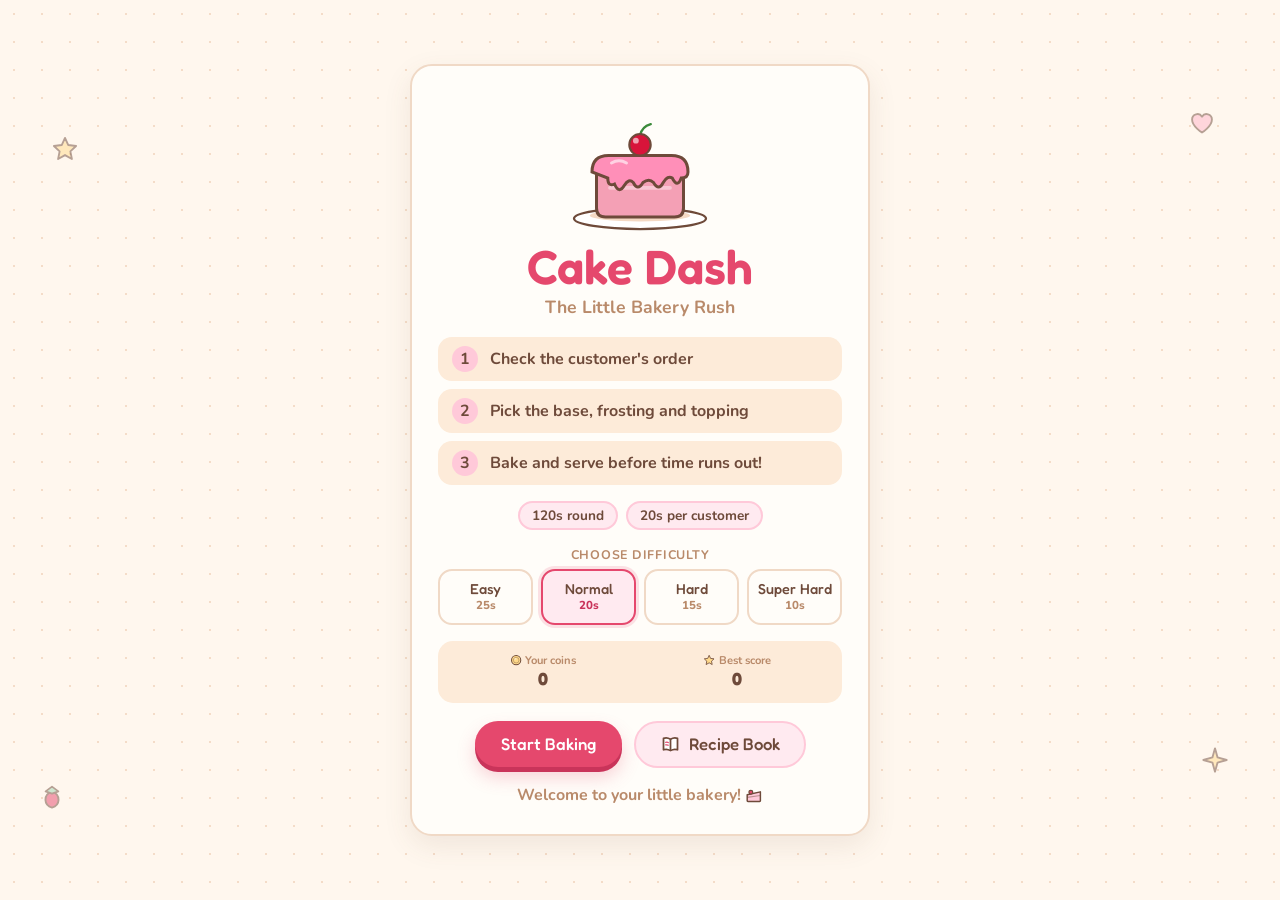
==== commit f295ab4e: "Update cake_dash.html" ====
--- a/cake_dash.html
+++ b/cake_dash.html
@@ -236,10 +236,14 @@
 .recipe-item .emoji svg{width:100%;height:100%;display:block}
 .recipe-item .owned .ic,.recipe-item button .ic{width:1em;height:1em}
 
-/* Phone fix: let the single column shrink so the customer queue scrolls
-   inside its card instead of stretching the whole page sideways */
+/* Phone layout (screens 960px wide or less, everything in one column):
+   - minmax(0,1fr) lets the customer queue scroll inside its card instead of
+     stretching the whole page sideways
+   - order:-1 moves the Current Order card to the very top, above the customers
+     and the cake workshop */
 @media(max-width:960px){
   .layout{grid-template-columns:minmax(0,1fr)}
+  .order-card{order:-1}
 }
 
 /* Pop-up message with an icon bubble */
@@ -247,6 +251,23 @@
 .toast-icon{width:30px;height:30px;flex-shrink:0;border-radius:50%;display:grid;place-items:center;background:var(--pink)}
 .toast.bad .toast-icon{background:var(--butter)}
 .toast-icon .ic{width:18px;height:18px}
+
+
+/* =========================================
+   DIFFICULTY SELECTOR
+   ========================================= */
+.difficulty{margin-top:14px}
+.difficulty-title{margin:0 0 6px;font-size:.78rem;color:var(--brown-light);text-transform:uppercase;letter-spacing:.06em}
+.diff-options{display:grid;grid-template-columns:repeat(4,minmax(0,1fr));gap:8px}
+.diff-btn{display:flex;flex-direction:column;align-items:center;justify-content:center;gap:1px;padding:8px 4px;min-height:56px;background:var(--card);border:2px solid var(--border);border-radius:14px;cursor:pointer;color:var(--brown);font-family:var(--font-title);transition:.15s ease}
+.diff-btn b{font-weight:500;font-size:.9rem;line-height:1.1}
+.diff-btn small{font-family:var(--font-body);font-weight:800;font-size:.72rem;color:var(--brown-light)}
+.diff-btn:hover{transform:translateY(-2px);border-color:var(--pink)}
+.diff-btn.selected{background:var(--pink-soft);border-color:var(--strawberry);box-shadow:0 0 0 3px rgba(229,72,109,.15)}
+.diff-btn.selected small{color:var(--strawberry-d)}
+.mode-line{margin:6px 0 0;font-size:.85rem;color:var(--brown-light)}
+.mode-line b{color:var(--brown)}
+@media(max-width:420px){.diff-options{grid-template-columns:repeat(2,minmax(0,1fr))}}
 
 </style>
 </head>
@@ -345,8 +366,13 @@
 
     <p class="facts">
       <span class="chip"><span id="info-game-seconds">120</span>s round</span>
-      <span class="chip">30s per customer</span>
+      <span class="chip"><span id="info-order-seconds">20</span>s per customer</span>
     </p>
+
+    <div class="difficulty">
+      <p class="difficulty-title">Choose difficulty</p>
+      <div id="difficulty-options" class="diff-options" role="radiogroup" aria-label="Difficulty"></div>
+    </div>
 
     <div class="reward-panel">
       <div><small><svg class="ic" aria-hidden="true"><use href="#i-coin"/></svg> Your coins</small><b id="start-coins">0</b></div>
@@ -442,7 +468,7 @@
       </div>
 
       <div class="patience-label">
-        <span>Customer patience</span>
+        <span>Customer patience &middot; <span id="mode-tag"></span></span>
         <b id="patience-text">30s</b>
       </div>
 
@@ -483,6 +509,8 @@
     <p id="final-score" class="final-score">0</p>
     <p id="new-best" class="new-best hidden"><svg class="ic" aria-hidden="true"><use href="#i-trophy"/></svg> New best score!</p>
 
+    <p class="mode-line"><b id="end-mode">Normal</b> mode &middot; <b id="end-seconds">20</b>s per customer &middot; Best <b id="end-best">0</b></p>
+
     <div class="stat-row">
       <div class="stat"><b id="stat-served">0</b><span>Cakes served</span></div>
       <div class="stat"><b id="stat-wrong">0</b><span>Wrong cakes</span></div>
@@ -498,6 +526,7 @@
 
     <div class="actions">
       <button id="again-btn" class="btn btn-primary">Play Again</button>
+      <button id="menu-btn" class="btn btn-soft">Change difficulty</button>
     </div>
   </div>
 </section>
@@ -524,13 +553,22 @@
 
 const CONFIG = {
   GAME_SECONDS:120,
-  ORDER_SECONDS:15,
   POINTS_CORRECT:10,
   POINTS_PENALTY:5,
   QUEUE_SIZE:4,
   COINS_CORRECT:5,
   UNLOCK_COST:10,
   BAKE_SECONDS:1.5
+};
+
+/* DIFFICULTY MODES
+   Seconds each customer waits before leaving. To add a mode, add one line.
+   The buttons on the start screen appear in this order. */
+const DIFFICULTIES = {
+  easy:   {label:"Easy",       seconds:25},
+  normal: {label:"Normal",     seconds:20},
+  hard:   {label:"Hard",       seconds:15},
+  super:  {label:"Super Hard", seconds:10}
 };
 
 /* INGREDIENT DATABASE */
@@ -608,7 +646,21 @@
 }
 
 let coins = readSavedNumber("cakeDashCoins");
-let bestScore = readSavedNumber("cakeDashBest");
+let bestScores = readSavedObject("cakeDashBestByMode");
+
+/* Old saves had one best score: count it as the Normal best. */
+if(bestScores.normal === undefined && readSavedNumber("cakeDashBest") > 0) {
+  bestScores.normal = readSavedNumber("cakeDashBest");
+}
+
+let difficulty = "normal";
+try {
+  const savedMode = localStorage.getItem("cakeDashDifficulty");
+  if(DIFFICULTIES[savedMode]) difficulty = savedMode;
+} catch(error) {}
+
+function orderSeconds() { return DIFFICULTIES[difficulty].seconds; }
+function bestForMode()  { return Number(bestScores[difficulty]) || 0; }
 let unlocked = readSavedObject("cakeDashUnlocked");
 
 LAYERS.forEach(layer => {
@@ -624,7 +676,8 @@
 function saveProgress() {
   try {
     localStorage.setItem("cakeDashCoins",coins);
-    localStorage.setItem("cakeDashBest",bestScore);
+    localStorage.setItem("cakeDashBestByMode",JSON.stringify(bestScores));
+    localStorage.setItem("cakeDashDifficulty",difficulty);
     localStorage.setItem("cakeDashUnlocked",JSON.stringify(unlocked));
   } catch(error) {
     console.warn("Progress could not be saved.");
@@ -649,7 +702,7 @@
     running:false,
     score:0,
     gameTimeLeft:CONFIG.GAME_SECONDS,
-    orderTimeLeft:CONFIG.ORDER_SECONDS,
+    orderTimeLeft:orderSeconds(),
     queue:[],
     selection:{base:null,frosting:null,topping:null},
     served:0,
@@ -1240,7 +1293,7 @@
 
   const percent = Math.max(
     0,
-    state.orderTimeLeft / CONFIG.ORDER_SECONDS * 100
+    state.orderTimeLeft / orderSeconds() * 100
   );
 
   $("order-bar").style.width = percent + "%";
@@ -1271,6 +1324,8 @@
   state = freshState();
   state.running = true;
   baking = false;
+
+  $("mode-tag").textContent = DIFFICULTIES[difficulty].label;
   nextCustomerId = 1;
 
   fillQueue();
@@ -1370,7 +1425,7 @@
   state.queue.shift();
   fillQueue();
 
-  state.orderTimeLeft = CONFIG.ORDER_SECONDS;
+  state.orderTimeLeft = orderSeconds();
   resetSelection();
 
   renderQueue();
@@ -1553,15 +1608,19 @@
   $("serve-btn").disabled = false;
   setServeLabel(false);
 
-  const newBest = state.score > bestScore;
+  const newBest = state.score > bestForMode();
 
   if(newBest) {
-    bestScore = state.score;
+    bestScores[difficulty] = state.score;
     saveProgress();
   }
 
   $("final-score").textContent = state.score;
   $("new-best").classList.toggle("hidden",!newBest);
+
+  $("end-mode").textContent = DIFFICULTIES[difficulty].label;
+  $("end-seconds").textContent = orderSeconds();
+  $("end-best").textContent = bestForMode();
 
   $("stat-served").textContent = state.served;
   $("stat-wrong").textContent = state.wrong;
@@ -1571,7 +1630,7 @@
   $("best-combo").textContent = state.bestCombo + "x";
   $("total-coins").textContent = coins;
 
-  $("best-start").textContent = bestScore;
+  renderBest();
 
   $("end-line").textContent =
     state.served >= 5
@@ -1588,13 +1647,59 @@
   showScreen("end-screen");
 }
 
+/* DIFFICULTY SELECTOR */
+
+function renderBest() {
+  $("best-start").textContent = bestForMode();
+}
+
+/* Highlights the chosen mode and updates the numbers that depend on it. */
+function renderDifficulty() {
+  document.querySelectorAll(".diff-btn").forEach(button => {
+    const chosen = button.dataset.mode === difficulty;
+    button.classList.toggle("selected",chosen);
+    button.setAttribute("aria-checked",chosen);
+  });
+
+  $("info-order-seconds").textContent = orderSeconds();
+  renderBest();
+}
+
+function setDifficulty(mode) {
+  if(!DIFFICULTIES[mode]) return;
+
+  difficulty = mode;
+  saveProgress();
+  renderDifficulty();
+  playSound("select");
+}
+
+/* Builds one button per entry in DIFFICULTIES (done once). */
+function buildDifficultyButtons() {
+  const container = $("difficulty-options");
+  container.innerHTML = "";
+
+  Object.keys(DIFFICULTIES).forEach(mode => {
+    const button = document.createElement("button");
+    button.className = "diff-btn";
+    button.dataset.mode = mode;
+    button.setAttribute("role","radio");
+    button.innerHTML = `<b>${DIFFICULTIES[mode].label}</b><small>${DIFFICULTIES[mode].seconds}s</small>`;
+    button.addEventListener("click",() => setDifficulty(mode));
+    container.appendChild(button);
+  });
+}
+
 /* STARTUP */
 
 function init() {
   state = freshState();
 
   $("info-game-seconds").textContent = CONFIG.GAME_SECONDS;
-  $("best-start").textContent = bestScore;
+
+  buildDifficultyButtons();
+  renderDifficulty();
+  renderBest();
 
   updateCoinDisplay();
 
@@ -1606,6 +1711,10 @@
 
   $("start-btn").addEventListener("click",startGame);
   $("again-btn").addEventListener("click",startGame);
+  $("menu-btn").addEventListener("click",() => {
+    renderDifficulty();
+    showScreen("start-screen");
+  });
 
   $("serve-btn").addEventListener("click",serve);
   $("clear-btn").addEventListener("click",clearCake);
